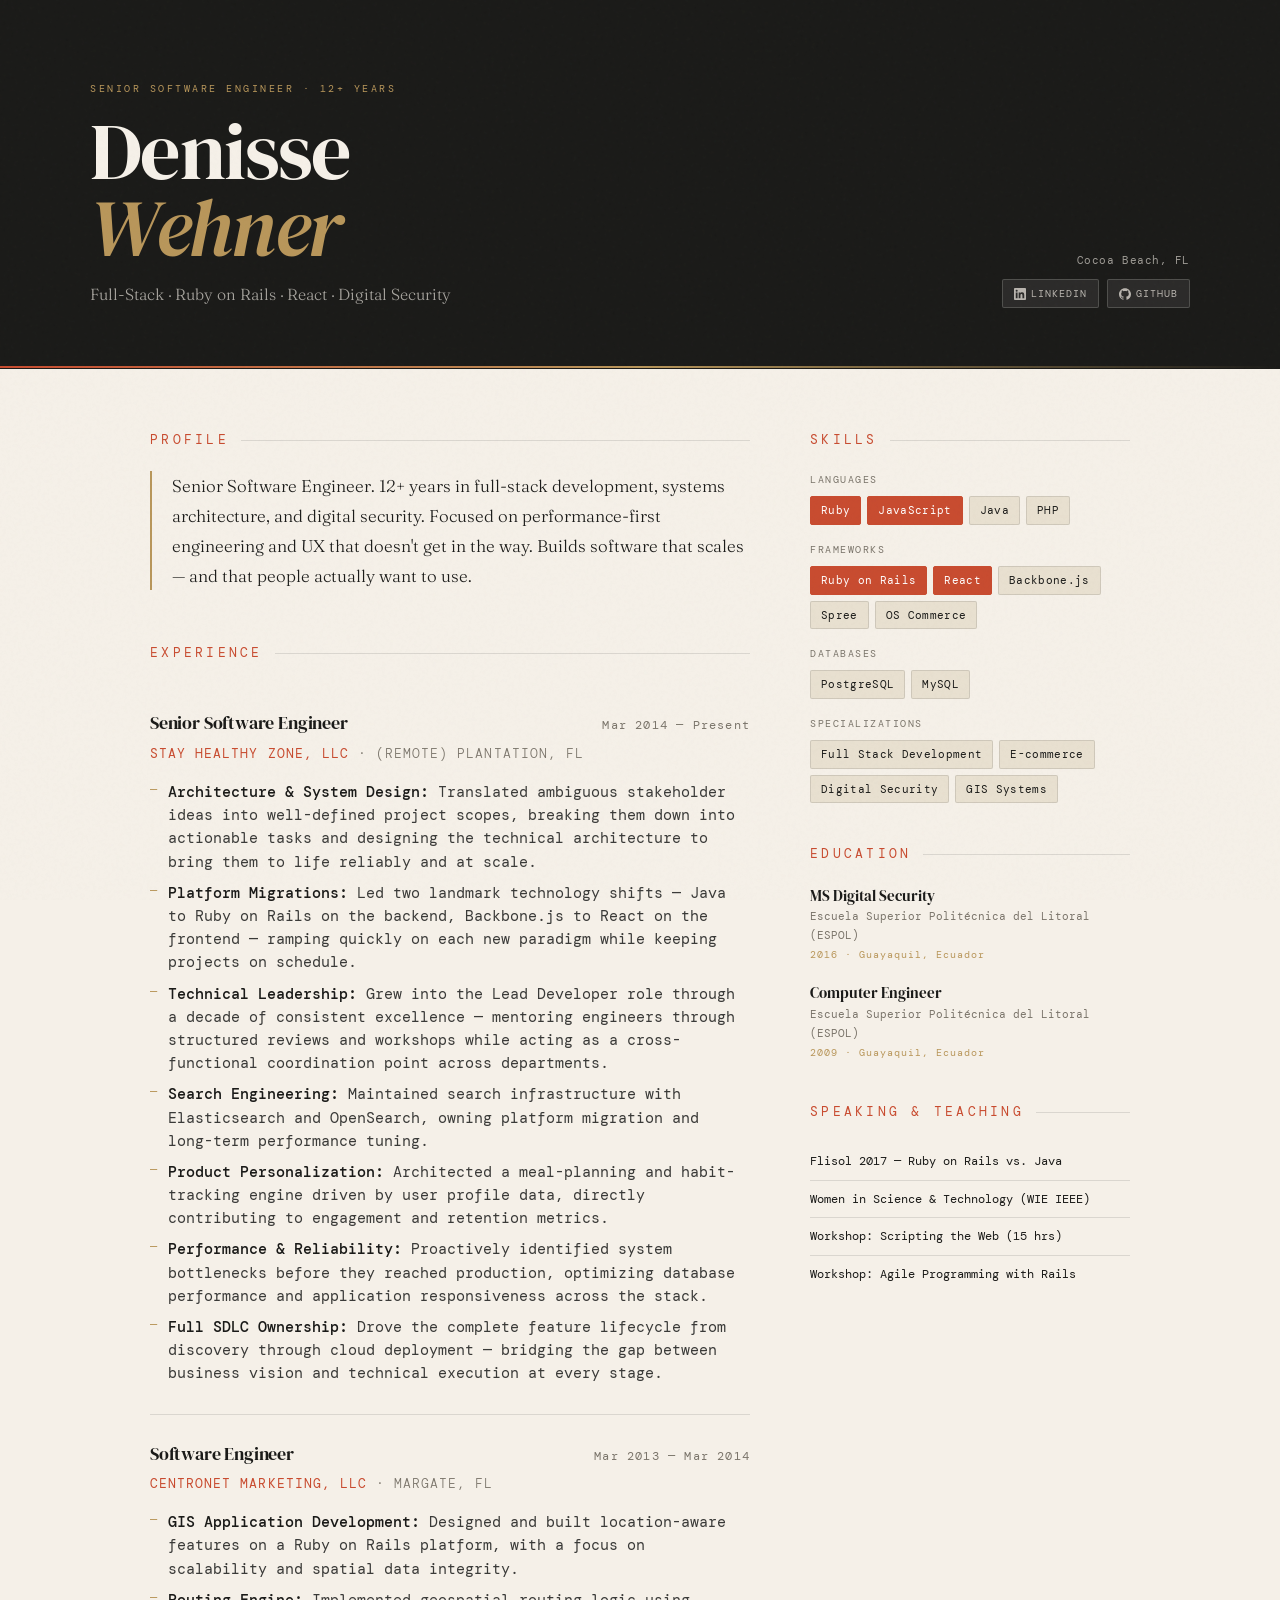
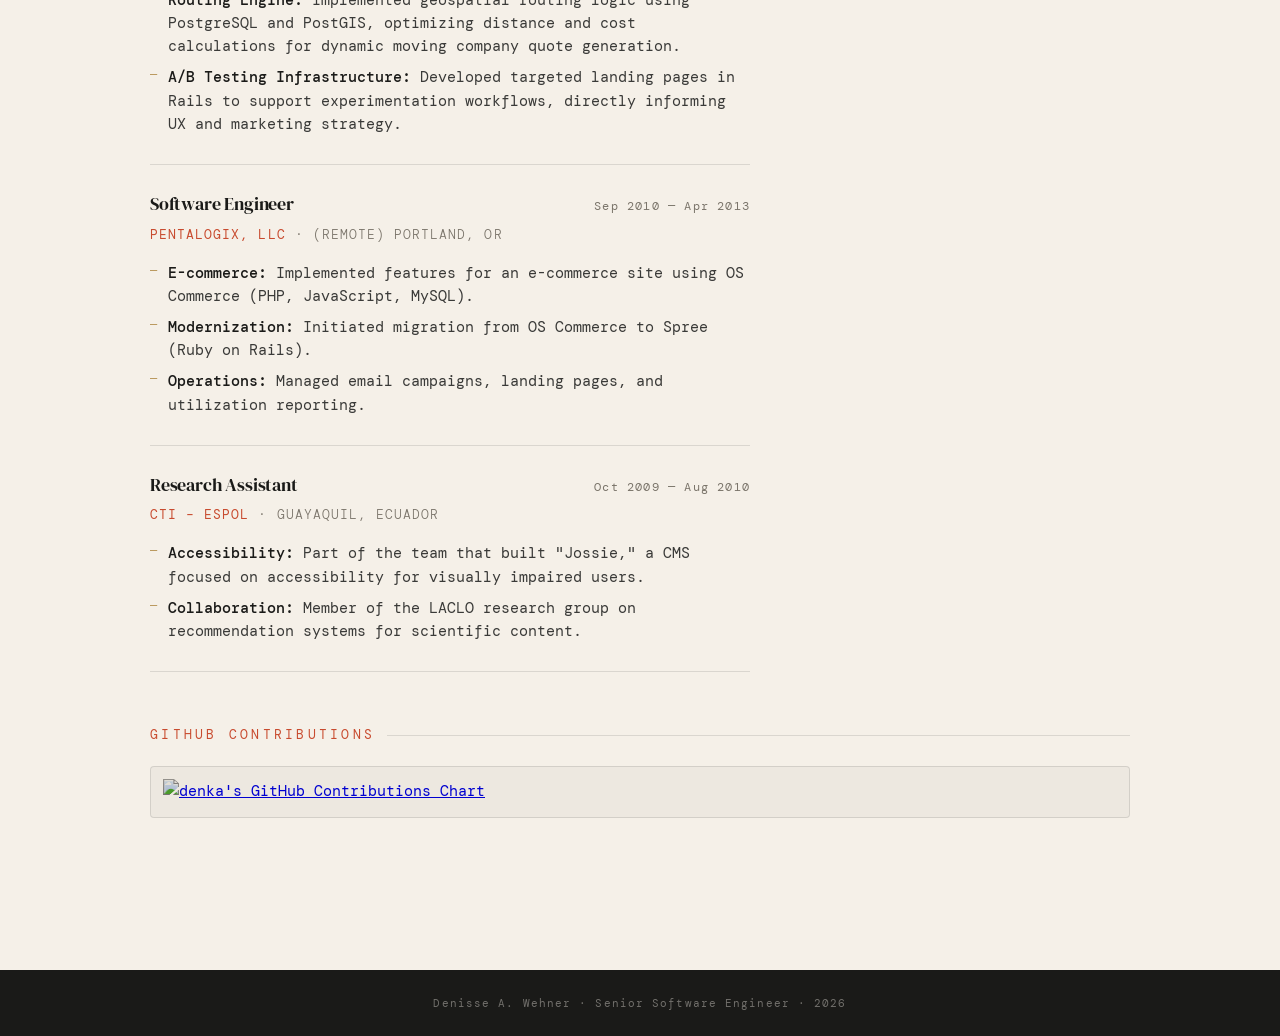
==== index.html @ 81786cdc "tweak" ====
<!DOCTYPE html>
<html lang="en">

<head>
  <meta charset="UTF-8" />
  <meta name="viewport" content="width=device-width, initial-scale=1.0" />
  <title>Denisse A. Wehner — Senior Software Engineer</title>
  <link
    href="https://fonts.googleapis.com/css2?family=DM+Serif+Display:ital@0;1&family=DM+Mono:wght@300;400;500&family=Fraunces:ital,wght@0,300;0,400;1,300&display=swap"
    rel="stylesheet" />
  <link rel="stylesheet" href="style.css" />
</head>

<body>

  <header>
    <div class="header-grid">
      <div>
        <div class="header-label">Senior Software Engineer · 12+ Years</div>
        <h1>Denisse<br><em>Wehner</em></h1>
        <p class="header-subtitle">Full-Stack · Ruby on Rails · React · Digital Security</p>
      </div>
      <div class="contact-block">
        <span>Cocoa Beach, FL</span>
        <div class="social-links">
          <a href="https://www.linkedin.com/in/denisse-cayetano/" target="_blank" rel="noopener">
            <svg width="12" height="12" viewBox="0 0 24 24" fill="currentColor">
              <path
                d="M20.447 20.452h-3.554v-5.569c0-1.328-.027-3.037-1.852-3.037-1.853 0-2.136 1.445-2.136 2.939v5.667H9.351V9h3.414v1.561h.046c.477-.9 1.637-1.85 3.37-1.85 3.601 0 4.267 2.37 4.267 5.455v6.286zM5.337 7.433a2.062 2.062 0 01-2.063-2.065 2.064 2.064 0 112.063 2.065zm1.782 13.019H3.555V9h3.564v11.452zM22.225 0H1.771C.792 0 0 .774 0 1.729v20.542C0 23.227.792 24 1.771 24h20.451C23.2 24 24 23.227 24 22.271V1.729C24 .774 23.2 0 22.222 0h.003z" />
            </svg>
            LinkedIn
          </a>
          <a href="https://github.com/" target="_blank" rel="noopener" id="gh-header-link">
            <svg width="12" height="12" viewBox="0 0 24 24" fill="currentColor">
              <path
                d="M12 .297c-6.63 0-12 5.373-12 12 0 5.303 3.438 9.8 8.205 11.385.6.113.82-.258.82-.577 0-.285-.01-1.04-.015-2.04-3.338.724-4.042-1.61-4.042-1.61C4.422 18.07 3.633 17.7 3.633 17.7c-1.087-.744.084-.729.084-.729 1.205.084 1.838 1.236 1.838 1.236 1.07 1.835 2.809 1.305 3.495.998.108-.776.417-1.305.76-1.605-2.665-.3-5.466-1.332-5.466-5.93 0-1.31.465-2.38 1.235-3.22-.135-.303-.54-1.523.105-3.176 0 0 1.005-.322 3.3 1.23.96-.267 1.98-.399 3-.405 1.02.006 2.04.138 3 .405 2.28-1.552 3.285-1.23 3.285-1.23.645 1.653.24 2.873.12 3.176.765.84 1.23 1.91 1.23 3.22 0 4.61-2.805 5.625-5.475 5.92.42.36.81 1.096.81 2.22 0 1.606-.015 2.896-.015 3.286 0 .315.21.69.825.57C20.565 22.092 24 17.592 24 12.297c0-6.627-5.373-12-12-12" />
            </svg>
            GitHub
          </a>
        </div>
      </div>
    </div>
  </header>

  <div class="main-wrap">
    <div class="two-col">
      <main>

        <section class="section">
          <div class="section-label">Profile</div>
          <p class="summary-text">
            Senior Software Engineer. 12+ years in full-stack development, systems architecture, and digital security.
            Focused on performance-first engineering and UX that doesn't get in the way.
            Builds software that scales — and that people actually want to use.
          </p>
        </section>

        <section class="section">
          <div class="section-label">Experience</div>

          <div class="job">
            <div class="job-header">
              <span class="job-title">Senior Software Engineer</span>
              <span class="job-period">Mar 2014 — Present</span>
            </div>
            <div class="job-company">Stay Healthy Zone, LLC <span class="job-location">· (Remote) Plantation, FL</span>
            </div>
            <ul class="job-bullets">
              <li><span class="bullet-lead">Architecture & System Design:</span> Translated ambiguous stakeholder ideas
                into well-defined project scopes, breaking them down into actionable tasks and designing the technical
                architecture to bring them to life reliably and at scale.</li>
              <li><span class="bullet-lead">Platform Migrations:</span> Led two landmark technology shifts — Java to
                Ruby on Rails on the backend, Backbone.js to React on the frontend — ramping quickly on each new
                paradigm while keeping projects on schedule.</li>
              <li><span class="bullet-lead">Technical Leadership:</span> Grew into the Lead Developer role through a
                decade of consistent excellence — mentoring engineers through structured reviews and workshops while
                acting as a cross-functional coordination point across departments.</li>
              <li><span class="bullet-lead">Search Engineering:</span> Maintained search infrastructure with
                Elasticsearch and OpenSearch, owning platform migration and long-term performance tuning.</li>
              <li><span class="bullet-lead">Product Personalization:</span> Architected a meal-planning and
                habit-tracking engine driven by user profile data, directly contributing to engagement and retention
                metrics.</li>
              <li><span class="bullet-lead">Performance & Reliability:</span> Proactively identified system bottlenecks
                before they reached production, optimizing database performance and application responsiveness across
                the stack.</li>
              <li><span class="bullet-lead">Full SDLC Ownership:</span> Drove the complete feature lifecycle from
                discovery through cloud deployment — bridging the gap between business vision and technical execution at
                every stage.</li>
            </ul>
          </div>

          <div class="job">
            <div class="job-header">
              <span class="job-title">Software Engineer</span>
              <span class="job-period">Mar 2013 — Mar 2014</span>
            </div>
            <div class="job-company">Centronet Marketing, LLC <span class="job-location">· Margate, FL</span></div>
            <ul class="job-bullets">
              <li><span class="bullet-lead">GIS Application Development:</span> Designed and built location-aware
                features on a Ruby on Rails platform, with a focus on scalability and spatial data integrity.</li>
              <li><span class="bullet-lead">Routing Engine:</span> Implemented geospatial routing logic using PostgreSQL
                and PostGIS, optimizing distance and cost calculations for dynamic moving company quote generation.</li>
              <li><span class="bullet-lead">A/B Testing Infrastructure:</span> Developed targeted landing pages in Rails
                to support experimentation workflows, directly informing UX and marketing strategy.</li>
            </ul>
          </div>

          <div class="job">
            <div class="job-header">
              <span class="job-title">Software Engineer</span>
              <span class="job-period">Sep 2010 — Apr 2013</span>
            </div>
            <div class="job-company">Pentalogix, LLC <span class="job-location">· (Remote) Portland, OR</span></div>
            <ul class="job-bullets">
              <li><span class="bullet-lead">E-commerce:</span> Implemented features for an e-commerce site using OS
                Commerce (PHP, JavaScript, MySQL).</li>
              <li><span class="bullet-lead">Modernization:</span> Initiated migration from OS Commerce to Spree (Ruby on
                Rails).</li>
              <li><span class="bullet-lead">Operations:</span> Managed email campaigns, landing pages, and utilization
                reporting.</li>
            </ul>
          </div>

          <div class="job">
            <div class="job-header">
              <span class="job-title">Research Assistant</span>
              <span class="job-period">Oct 2009 — Aug 2010</span>
            </div>
            <div class="job-company">CTI – ESPOL <span class="job-location">· Guayaquil, Ecuador</span></div>
            <ul class="job-bullets">
              <li><span class="bullet-lead">Accessibility:</span> Part of the team that built "Jossie," a CMS focused on
                accessibility for visually impaired users.</li>
              <li><span class="bullet-lead">Collaboration:</span> Member of the LACLO research group on recommendation
                systems for scientific content.</li>
            </ul>
          </div>

        </section>
      </main>

      <aside class="sidebar">

        <section class="section">
          <div class="section-label">Skills</div>

          <div class="skill-group">
            <div class="skill-group-name">Languages</div>
            <div class="skill-tags">
              <span class="tag highlight">Ruby</span>
              <span class="tag highlight">JavaScript</span>
              <span class="tag">Java</span>
              <span class="tag">PHP</span>
            </div>
          </div>

          <div class="skill-group">
            <div class="skill-group-name">Frameworks</div>
            <div class="skill-tags">
              <span class="tag highlight">Ruby on Rails</span>
              <span class="tag highlight">React</span>
              <span class="tag">Backbone.js</span>
              <span class="tag">Spree</span>
              <span class="tag">OS Commerce</span>
            </div>
          </div>

          <div class="skill-group">
            <div class="skill-group-name">Databases</div>
            <div class="skill-tags">
              <span class="tag">PostgreSQL</span>
              <span class="tag">MySQL</span>
            </div>
          </div>

          <div class="skill-group">
            <div class="skill-group-name">Specializations</div>
            <div class="skill-tags">
              <span class="tag">Full Stack Development</span>
              <span class="tag">E-commerce</span>
              <span class="tag">Digital Security</span>
              <span class="tag">GIS Systems</span>
            </div>
          </div>
        </section>

        <section class="section">
          <div class="section-label">Education</div>

          <div class="edu-item">
            <div class="edu-degree">MS Digital Security</div>
            <div class="edu-school">Escuela Superior Politécnica del Litoral (ESPOL)</div>
            <div class="edu-year">2016 · Guayaquil, Ecuador</div>
          </div>

          <div class="edu-item">
            <div class="edu-degree">Computer Engineer</div>
            <div class="edu-school">Escuela Superior Politécnica del Litoral (ESPOL)</div>
            <div class="edu-year">2009 · Guayaquil, Ecuador</div>
          </div>
        </section>

        <section class="section">
          <div class="section-label">Speaking &amp; Teaching</div>

          <div class="speak-item">Flisol 2017 — Ruby on Rails vs. Java</div>
          <div class="speak-item">Women in Science &amp; Technology (WIE IEEE)</div>
          <div class="speak-item">Workshop: Scripting the Web (15 hrs)</div>
          <div class="speak-item">Workshop: Agile Programming with Rails</div>
        </section>

      </aside>
    </div>
    <section class="section">
      <div class="section-label">Github Contributions</div>
      <div class="contributions-container">
        <a href="https://github.com/denka" target="_blank" rel="noopener">
          <img src="https://ghchart.rshah.org/c84b2f/denka" alt="denka's GitHub Contributions Chart" />
        </a>
      </div>
    </section>
  </div>

  <footer>Denisse A. Wehner · Senior Software Engineer · 2026</footer>

  <script>
    const jobs = document.querySelectorAll('.job');
    const observer = new IntersectionObserver((entries) => {
      entries.forEach((entry, i) => {
        if (entry.isIntersecting) {
          setTimeout(() => entry.target.classList.add('visible'), i * 80);
          observer.unobserve(entry.target);
        }
      });
    }, { threshold: 0.1 });

    jobs.forEach(job => observer.observe(job));

    async function fetchGitHubActivity() {
      const container = document.getElementById('github-activity');
      const username = 'denka';

      try {
        const response = await fetch(`https://api.github.com/users/${username}/events/public`);
        if (!response.ok) throw new Error('Failed to fetch activity');

        const data = await response.json();
        const events = data.slice(0, 5);

        if (events.length === 0) {
          container.innerHTML = '<div class="empty-state">No recent activity</div>';
          return;
        }

        container.innerHTML = '';
        events.forEach(event => {
          const item = document.createElement('div');
          item.className = 'activity-item';

          let action = '';
          const repoName = event.repo.name.replace(`${username}/`, '');

          switch (event.type) {
            case 'PushEvent':
              action = `Pushed to <span class="activity-repo">${repoName}</span>`;
              break;
            case 'CreateEvent':
              action = `Created ${event.payload.ref_type} in <span class="activity-repo">${repoName}</span>`;
              break;
            case 'WatchEvent':
              action = `Starred <span class="activity-repo">${repoName}</span>`;
              break;
            case 'PullRequestEvent':
              action = `${event.payload.action === 'opened' ? 'Opened' : 'Closed'} PR in <span class="activity-repo">${repoName}</span>`;
              break;
            default:
              action = `Activity in <span class="activity-repo">${repoName}</span>`;
          }

          const date = new Date(event.created_at);
          const formattedDate = date.toLocaleDateString(undefined, { month: 'short', day: 'numeric' });

          item.innerHTML = `
            <div class="activity-title">${action}</div>
            <div class="activity-date">${formattedDate}</div>
          `;
          container.appendChild(item);
        });
      } catch (error) {
        console.error('Error fetching GitHub activity:', error);
        container.innerHTML = '<div class="error-state">Activity feed unavailable</div>';
      }
    }

    fetchGitHubActivity();
  </script>
</body>

</html>
---- style.css ----
*,
*::before,
*::after {
  box-sizing: border-box;
  margin: 0;
  padding: 0;
}

:root {
  --ink: #1a1a18;
  --cream: #f5f0e8;
  --warm: #e8e0d0;
  --accent: #c84b2f;
  --gold: #b8965a;
  --muted: #7a746a;
  --line: rgba(26, 26, 24, 0.12);
}

html {
  scroll-behavior: smooth;
}

body {
  background: var(--cream);
  color: var(--ink);
  font-family: 'DM Mono', monospace;
  font-size: 15px;
  line-height: 1.7;
  min-height: 100vh;
  overflow-x: hidden;
}

/* Grain overlay */
body::before {
  content: '';
  position: fixed;
  inset: 0;
  background-image: url("data:image/svg+xml,%3Csvg viewBox='0 0 256 256' xmlns='http://www.w3.org/2000/svg'%3E%3Cfilter id='noise'%3E%3CfeTurbulence type='fractalNoise' baseFrequency='0.9' numOctaves='4' stitchTiles='stitch'/%3E%3C/filter%3E%3Crect width='100%25' height='100%25' filter='url(%23noise)' opacity='0.04'/%3E%3C/svg%3E");
  pointer-events: none;
  z-index: 1000;
  opacity: 0.5;
}

/* ── HEADER ── */
header {
  position: relative;
  padding: 80px 60px 60px;
  border-bottom: 1px solid var(--line);
  overflow: hidden;
  background: var(--ink);
  color: var(--cream);
}

header::after {
  content: '';
  position: absolute;
  bottom: -1px;
  left: 0;
  right: 0;
  height: 3px;
  background: linear-gradient(90deg, var(--accent) 0%, var(--gold) 50%, transparent 100%);
}

.header-grid {
  display: grid;
  grid-template-columns: 1fr auto;
  gap: 40px;
  align-items: end;
  max-width: 1100px;
  margin: 0 auto;
}

.header-label {
  font-family: 'DM Mono', monospace;
  font-size: 10px;
  letter-spacing: 0.25em;
  text-transform: uppercase;
  color: var(--gold);
  margin-bottom: 16px;
  opacity: 0;
  animation: fadeUp 0.6s ease forwards 0.1s;
}

h1 {
  font-family: 'DM Serif Display', serif;
  font-size: clamp(42px, 7vw, 80px);
  font-weight: 400;
  line-height: 0.95;
  letter-spacing: -0.02em;
  color: var(--cream);
  opacity: 0;
  animation: fadeUp 0.7s ease forwards 0.2s;
}

h1 em {
  font-style: italic;
  color: var(--gold);
}

.header-subtitle {
  font-family: 'Fraunces', serif;
  font-size: 16px;
  font-weight: 300;
  color: rgba(245, 240, 232, 0.65);
  margin-top: 16px;
  opacity: 0;
  animation: fadeUp 0.7s ease forwards 0.35s;
}

.contact-block {
  text-align: right;
  opacity: 0;
  animation: fadeUp 0.7s ease forwards 0.4s;
}

.contact-block a,
.contact-block span {
  display: block;
  font-size: 11px;
  color: rgba(245, 240, 232, 0.6);
  text-decoration: none;
  letter-spacing: 0.05em;
  margin-bottom: 4px;
  transition: color 0.2s;
}

.contact-block a:hover {
  color: var(--gold);
}

/* ── LAYOUT ── */
.main-wrap {
  max-width: 1100px;
  margin: 0 auto;
  padding: 0 60px 100px;
}

.two-col {
  display: grid;
  grid-template-columns: 1fr 320px;
  gap: 60px;
  margin-top: 60px;
}

/* ── SECTIONS ── */
.section {
  margin-bottom: 52px;
}

.section-label {
  font-size: 13px;
  letter-spacing: 0.25em;
  text-transform: uppercase;
  color: var(--accent);
  margin-bottom: 20px;
  display: flex;
  align-items: center;
  gap: 12px;
}

.section-label::after {
  content: '';
  flex: 1;
  height: 1px;
  background: var(--line);
}

/* ── SUMMARY ── */
.summary-text {
  font-family: 'Fraunces', serif;
  font-size: 17px;
  font-weight: 300;
  line-height: 1.75;
  color: var(--ink);
  border-left: 2px solid var(--gold);
  padding-left: 20px;
}

/* ── EXPERIENCE ── */
.job {
  padding: 24px 0;
  border-bottom: 1px solid var(--line);
  opacity: 0;
  transform: translateY(16px);
  transition: opacity 0.5s ease, transform 0.5s ease;
}

.job.visible {
  opacity: 1;
  transform: translateY(0);
}

.job-header {
  display: flex;
  justify-content: space-between;
  align-items: baseline;
  gap: 16px;
  flex-wrap: wrap;
  margin-bottom: 4px;
}

.job-title {
  font-family: 'DM Serif Display', serif;
  font-size: 18px;
  font-weight: 400;
  letter-spacing: -0.01em;
}

.job-period {
  font-size: 12px;
  letter-spacing: 0.1em;
  color: var(--muted);
  white-space: nowrap;
}

.job-company {
  font-size: 13px;
  color: var(--accent);
  letter-spacing: 0.08em;
  text-transform: uppercase;
  margin-bottom: 12px;
}

.job-location {
  color: var(--muted);
  font-weight: 300;
}

.job-bullets {
  list-style: none;
  padding: 0;
}

.job-bullets li {
  padding: 4px 0 4px 18px;
  position: relative;
  color: #3a3a38;
  font-size: 14.5px;
  line-height: 1.6;
}

.job-bullets li::before {
  content: '—';
  position: absolute;
  left: 0;
  color: var(--gold);
  font-size: 12px;
}

.bullet-lead {
  font-weight: 500;
  color: var(--ink);
}

.social-links {
  display: flex;
  gap: 8px;
  justify-content: flex-end;
  margin-top: 10px;
  flex-wrap: wrap;
}

.social-links a {
  display: inline-flex !important;
  align-items: center;
  gap: 5px;
  background: rgba(245, 240, 232, 0.08);
  border: 1px solid rgba(245, 240, 232, 0.18);
  padding: 5px 11px;
  border-radius: 2px;
  font-size: 10px !important;
  letter-spacing: 0.1em;
  text-transform: uppercase;
  color: rgba(245, 240, 232, 0.7) !important;
  transition: all 0.2s !important;
  margin-bottom: 0 !important;
  text-decoration: none;
}

.social-links a:hover {
  background: rgba(184, 150, 90, 0.2) !important;
  border-color: var(--gold) !important;
  color: var(--gold) !important;
}

/* ── SIDEBAR ── */
.sidebar .section {
  margin-bottom: 40px;
}

.skill-group {
  margin-bottom: 16px;
}

.skill-group-name {
  font-size: 10px;
  letter-spacing: 0.15em;
  text-transform: uppercase;
  color: var(--muted);
  margin-bottom: 8px;
}

.skill-tags {
  display: flex;
  flex-wrap: wrap;
  gap: 6px;
}

.tag {
  background: var(--warm);
  border: 1px solid var(--line);
  padding: 4px 10px;
  font-size: 11px;
  letter-spacing: 0.03em;
  border-radius: 2px;
  transition: background 0.2s, border-color 0.2s;
}

.tag:hover {
  background: var(--ink);
  color: var(--cream);
  border-color: var(--ink);
}

.tag.highlight {
  background: var(--accent);
  color: white;
  border-color: var(--accent);
}

/* ── EDUCATION ── */
.edu-item {
  margin-bottom: 20px;
}

.edu-degree {
  font-family: 'DM Serif Display', serif;
  font-size: 15px;
  font-weight: 400;
  line-height: 1.3;
}

.edu-school {
  font-size: 11px;
  color: var(--muted);
  margin-top: 2px;
}

.edu-year {
  font-size: 10px;
  color: var(--gold);
  margin-top: 2px;
  letter-spacing: 0.1em;
}

/* ── AWARDS ── */
.award-item {
  padding: 10px 0;
  border-bottom: 1px solid var(--line);
  font-size: 12px;
}

.award-item:last-child {
  border-bottom: none;
}

.award-title {
  font-weight: 500;
  color: var(--ink);
}

.award-detail {
  font-size: 11px;
  color: var(--muted);
  margin-top: 2px;
}

/* ── SPEAKING ── */
.speak-item {
  font-size: 12px;
  padding: 8px 0;
  border-bottom: 1px solid var(--line);
}

.speak-item:last-child {
  border-bottom: none;
}

/* ── FOOTER ── */
footer {
  background: var(--ink);
  color: rgba(245, 240, 232, 0.4);
  text-align: center;
  padding: 24px;
  font-size: 11px;
  letter-spacing: 0.1em;
}

/* ── ANIMATIONS ── */
@keyframes fadeUp {
  from {
    opacity: 0;
    transform: translateY(20px);
  }

  to {
    opacity: 1;
    transform: translateY(0);
  }
}

/* ── RESPONSIVE ── */
@media (max-width: 800px) {
  header {
    padding: 50px 24px 40px;
  }

  .header-grid {
    grid-template-columns: 1fr;
  }

  .contact-block {
    text-align: left;
  }

  .main-wrap {
    padding: 0 24px 80px;
  }

  .two-col {
    grid-template-columns: 1fr;
    gap: 0;
  }
}

/* ── ACTIVITY FEED ── */
.activity-feed {
  display: flex;
  flex-direction: column;
  margin-top: 12px;
}

.activity-item {
  padding: 10px 0;
  border-bottom: 1px solid var(--line);
  display: flex;
  justify-content: space-between;
  align-items: flex-start;
  gap: 16px;
}

.activity-item:last-child {
  border-bottom: none;
}

.activity-title {
  font-size: 12px;
  color: var(--ink);
  line-height: 1.5;
  flex: 1;
}

.activity-repo {
  color: var(--accent);
  font-weight: 500;
}

.activity-date {
  font-size: 10px;
  color: var(--muted);
  white-space: nowrap;
  margin-top: 3px;
}

.loading-state,
.empty-state,
.error-state {
  font-size: 11px;
  color: var(--muted);
  font-style: italic;
  padding: 8px 0;
}

/* ── CONTRIBUTIONS GRAPH ── */
.contributions-container {
  margin-top: 12px;
  background: rgba(26, 26, 24, 0.03);
  padding: 12px;
  border-radius: 4px;
  border: 1px solid var(--line);
  overflow: hidden;
}

.contributions-container img {
  display: block;
  width: 100%;
  height: auto;
  filter: contrast(1.1) brightness(0.95);
  mix-blend-mode: multiply;
}

.form-container {
  max-width: 650px;
  margin: 60px auto 0;
  background: rgba(245, 240, 232, 0.4);
  backdrop-filter: blur(12px);
  -webkit-backdrop-filter: blur(12px);
  border: 1px solid rgba(26, 26, 24, 0.05);
  padding: 40px;
  border-radius: 12px;
  box-shadow: 0 20px 40px rgba(0, 0, 0, 0.03);
}

.contact-form {
  display: flex;
  flex-direction: column;
  gap: 32px;
}

.form-group {
  display: flex;
  flex-direction: column;
  gap: 12px;
}

.form-group label {
  font-size: 11px;
  letter-spacing: 0.15em;
  text-transform: uppercase;
  color: var(--muted);
  font-weight: 500;
}

.form-group input,
.form-group textarea {
  background: white;
  border: 1.5px solid var(--line);
  padding: 16px;
  font-family: 'DM Mono', monospace;
  font-size: 14px;
  color: var(--ink);
  border-radius: 6px;
  transition: all 0.3s cubic-bezier(0.4, 0, 0.2, 1);
  box-shadow: inset 0 2px 4px rgba(0, 0, 0, 0.01);
}

.form-group input:focus,
.form-group textarea:focus {
  outline: none;
  border-color: var(--accent);
  box-shadow: 0 0 0 4px rgba(200, 75, 47, 0.1);
  transform: translateY(-1px);
}

.recaptcha-wrapper {
  display: flex;
  justify-content: center;
  padding: 10px 0;
}

.submit-btn {
  background: var(--ink);
  color: var(--cream);
  border: none;
  padding: 20px;
  font-family: 'DM Mono', monospace;
  font-size: 12px;
  letter-spacing: 0.25em;
  text-transform: uppercase;
  cursor: pointer;
  transition: all 0.4s cubic-bezier(0.175, 0.885, 0.32, 1.275);
  border-radius: 6px;
  font-weight: 500;
  position: relative;
  overflow: hidden;
}

.submit-btn::before {
  content: '';
  position: absolute;
  top: 0;
  left: -100%;
  width: 100%;
  height: 100%;
  background: linear-gradient(90deg, transparent, rgba(255, 255, 255, 0.1), transparent);
  transition: 0.5s;
}

.submit-btn:hover {
  background: var(--accent);
  transform: translateY(-3px);
  box-shadow: 0 10px 20px rgba(200, 75, 47, 0.3);
}

.submit-btn:hover::before {
  left: 100%;
}

.submit-btn:active {
  transform: translateY(-1px);
}

.submit-btn:disabled {
  opacity: 0.5;
  cursor: not-allowed;
  transform: none !important;
  box-shadow: none !important;
}

.form-status {
  font-size: 12px;
  text-align: center;
  padding: 14px;
  border-radius: 6px;
  animation: fadeIn 0.3s ease;
}

@keyframes fadeIn {
  from {
    opacity: 0;
    transform: translateY(5px);
  }

  to {
    opacity: 1;
    transform: translateY(0);
  }
}

.form-status.error {
  color: var(--accent);
  background: rgba(200, 75, 47, 0.08);
  border: 1px solid rgba(200, 75, 47, 0.2);
}

.form-status.success {
  color: #1b4332;
  background: rgba(45, 106, 79, 0.1);
  border: 1px solid rgba(45, 106, 79, 0.2);
}

@media (max-width: 800px) {
  .form-container {
    margin: 40px 20px;
    padding: 30px 20px;
  }
}
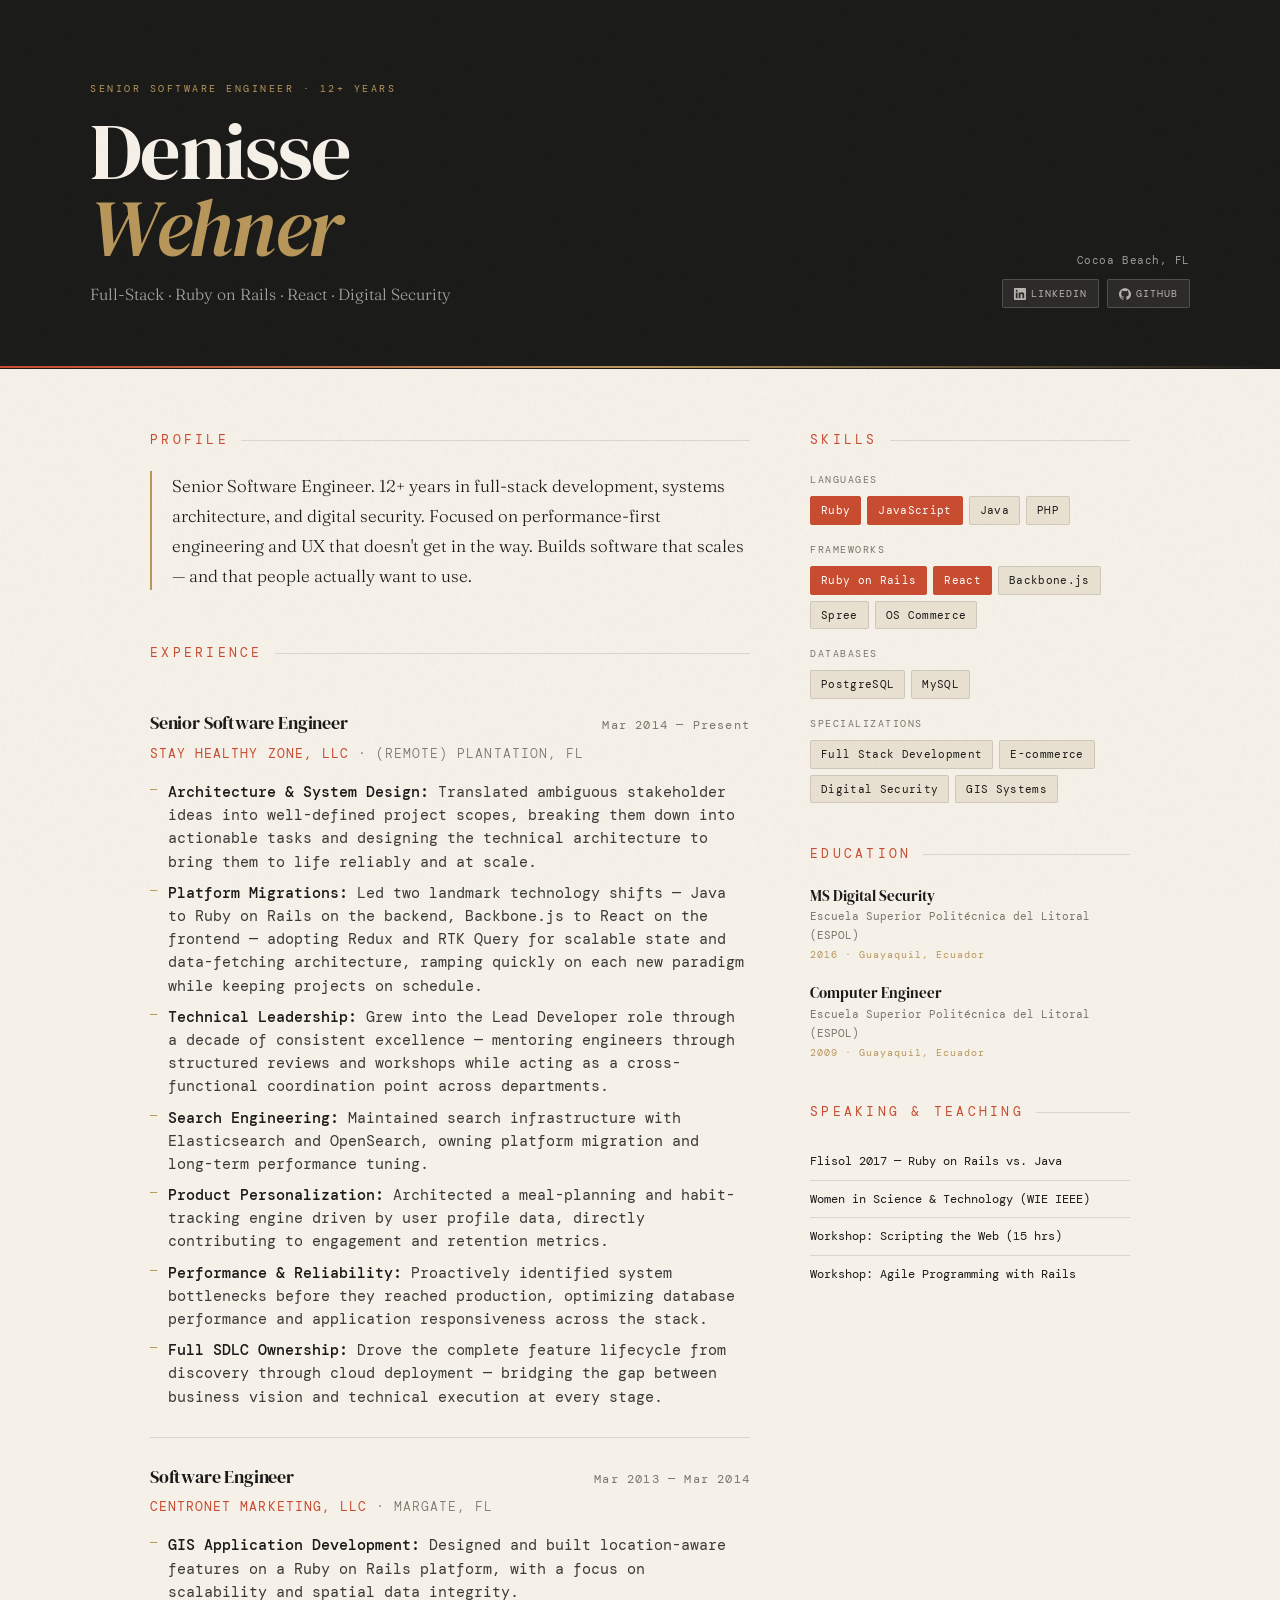
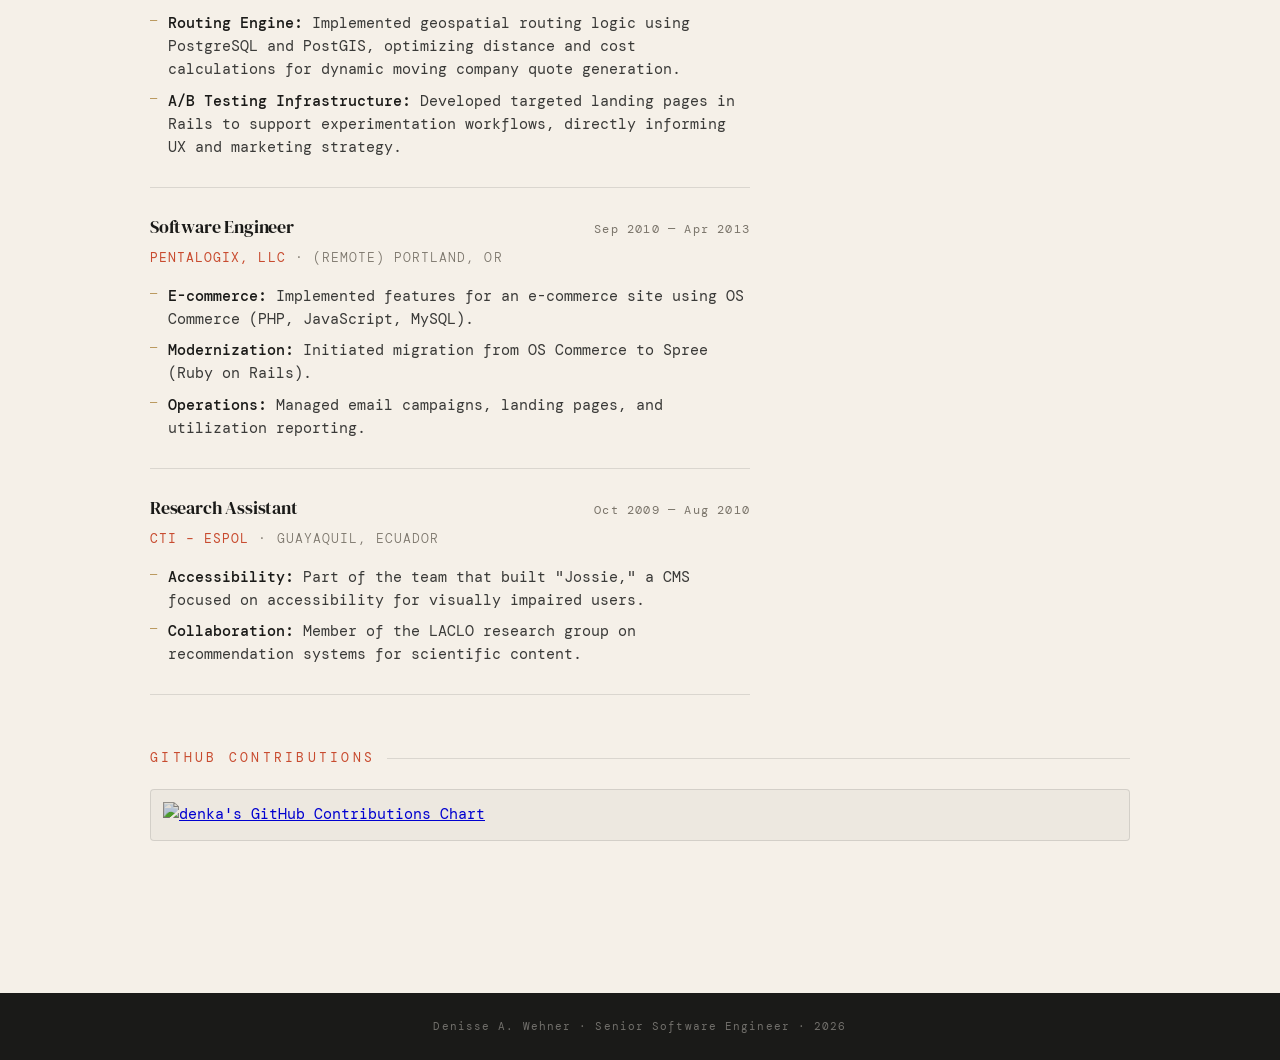
==== commit b98f99bf: "add more details" ====
--- a/index.html
+++ b/index.html
@@ -70,8 +70,9 @@
                 into well-defined project scopes, breaking them down into actionable tasks and designing the technical
                 architecture to bring them to life reliably and at scale.</li>
               <li><span class="bullet-lead">Platform Migrations:</span> Led two landmark technology shifts — Java to
-                Ruby on Rails on the backend, Backbone.js to React on the frontend — ramping quickly on each new
-                paradigm while keeping projects on schedule.</li>
+                Ruby on Rails on the backend, Backbone.js to React on the frontend — adopting Redux and RTK Query for
+                scalable state and data-fetching architecture, ramping quickly on each new paradigm while keeping
+                projects on schedule.</li>
               <li><span class="bullet-lead">Technical Leadership:</span> Grew into the Lead Developer role through a
                 decade of consistent excellence — mentoring engineers through structured reviews and workshops while
                 acting as a cross-functional coordination point across departments.</li>
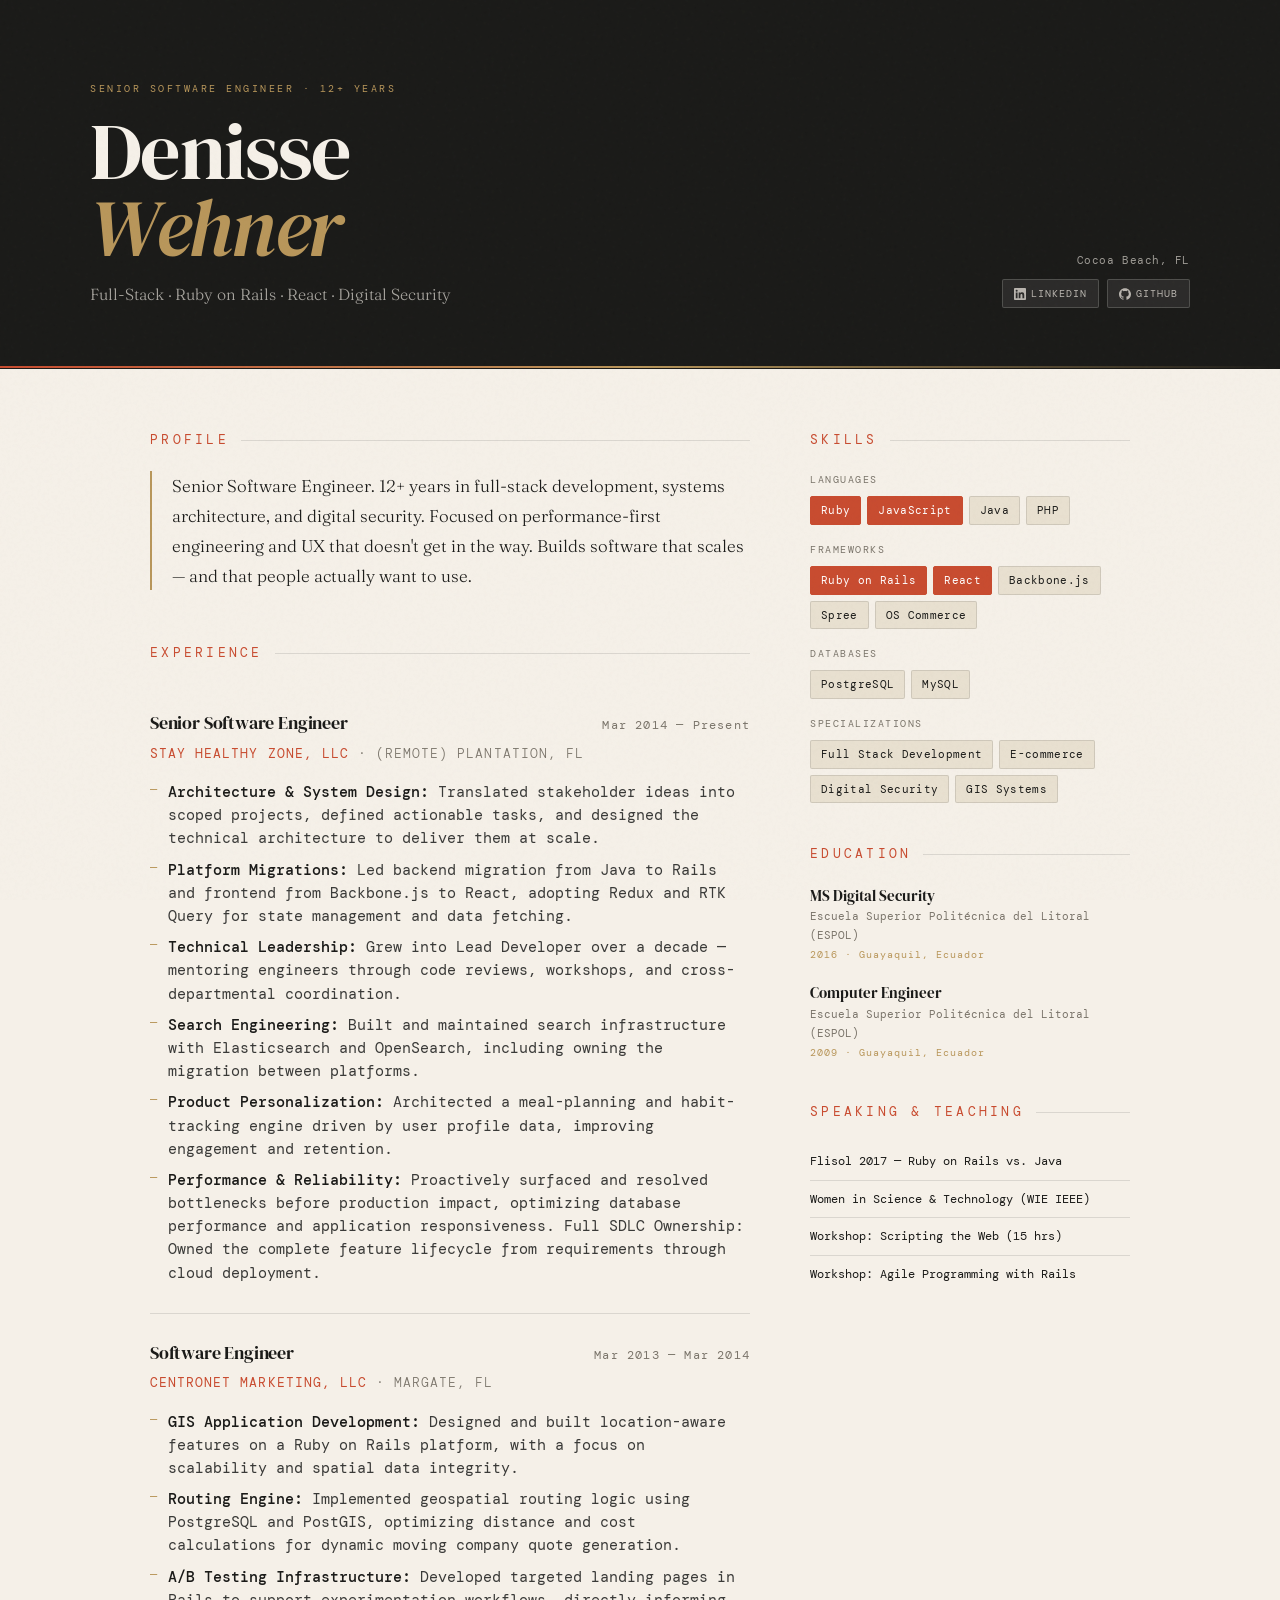
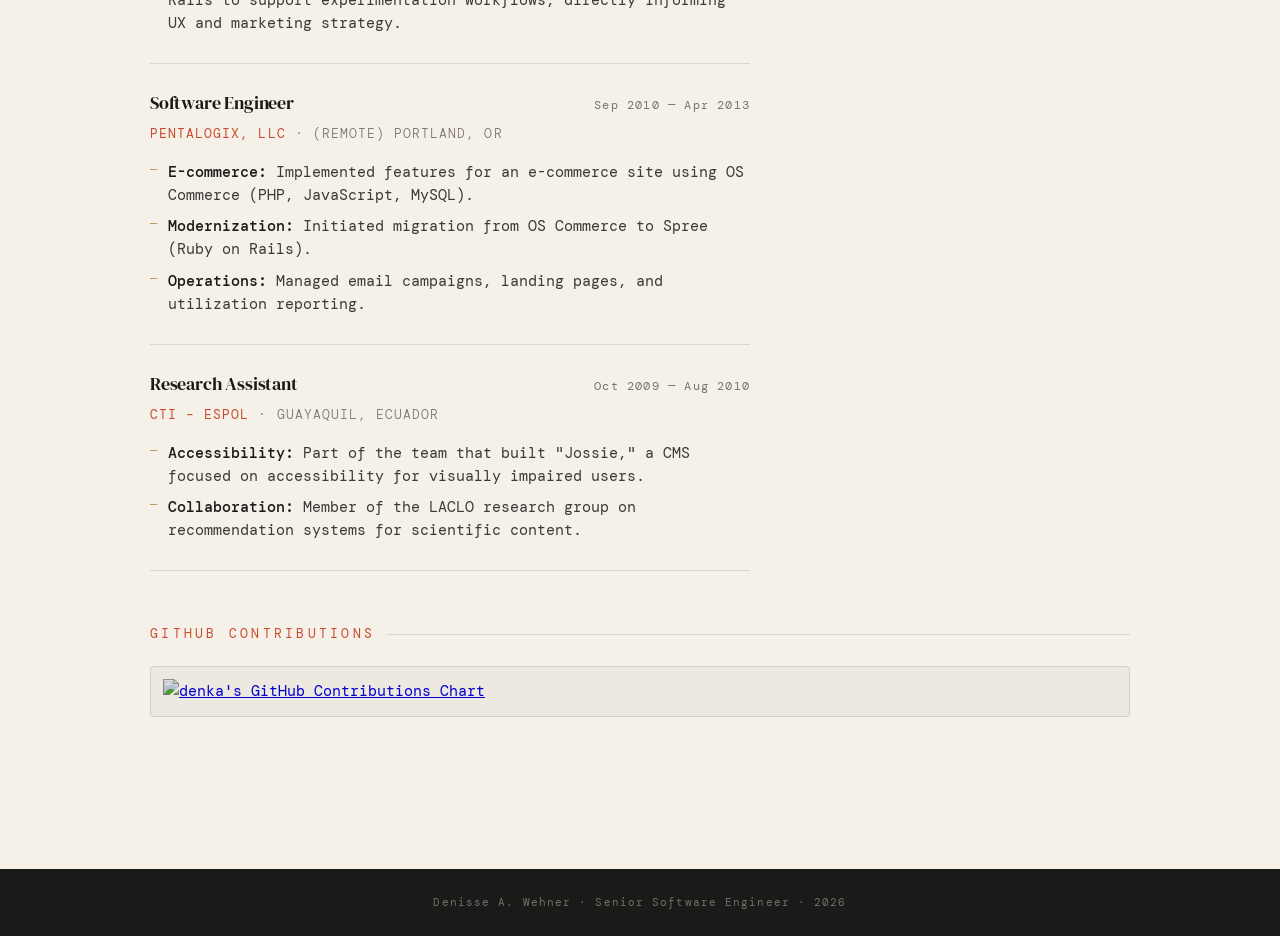
==== commit 7f4b769a: "more clenaup" ====
--- a/index.html
+++ b/index.html
@@ -66,27 +66,22 @@
             <div class="job-company">Stay Healthy Zone, LLC <span class="job-location">· (Remote) Plantation, FL</span>
             </div>
             <ul class="job-bullets">
-              <li><span class="bullet-lead">Architecture & System Design:</span> Translated ambiguous stakeholder ideas
-                into well-defined project scopes, breaking them down into actionable tasks and designing the technical
-                architecture to bring them to life reliably and at scale.</li>
-              <li><span class="bullet-lead">Platform Migrations:</span> Led two landmark technology shifts — Java to
-                Ruby on Rails on the backend, Backbone.js to React on the frontend — adopting Redux and RTK Query for
-                scalable state and data-fetching architecture, ramping quickly on each new paradigm while keeping
-                projects on schedule.</li>
-              <li><span class="bullet-lead">Technical Leadership:</span> Grew into the Lead Developer role through a
-                decade of consistent excellence — mentoring engineers through structured reviews and workshops while
-                acting as a cross-functional coordination point across departments.</li>
-              <li><span class="bullet-lead">Search Engineering:</span> Maintained search infrastructure with
-                Elasticsearch and OpenSearch, owning platform migration and long-term performance tuning.</li>
+              <li><span class="bullet-lead">Architecture & System Design:</span> Translated stakeholder ideas into
+                scoped projects, defined actionable tasks, and designed the technical architecture to deliver them at
+                scale.</li>
+              <li><span class="bullet-lead">Platform Migrations:</span> Led backend migration from Java to Rails and
+                frontend from Backbone.js to React, adopting Redux and RTK Query for state management and data fetching.
+              </li>
+              <li><span class="bullet-lead">Technical Leadership:</span> Grew into Lead Developer over a decade —
+                mentoring engineers through code reviews, workshops, and cross-departmental coordination.</li>
+              <li><span class="bullet-lead">Search Engineering:</span> Built and maintained search infrastructure with
+                Elasticsearch and OpenSearch, including owning the migration between platforms.</li>
               <li><span class="bullet-lead">Product Personalization:</span> Architected a meal-planning and
-                habit-tracking engine driven by user profile data, directly contributing to engagement and retention
-                metrics.</li>
-              <li><span class="bullet-lead">Performance & Reliability:</span> Proactively identified system bottlenecks
-                before they reached production, optimizing database performance and application responsiveness across
-                the stack.</li>
-              <li><span class="bullet-lead">Full SDLC Ownership:</span> Drove the complete feature lifecycle from
-                discovery through cloud deployment — bridging the gap between business vision and technical execution at
-                every stage.</li>
+                habit-tracking engine driven by user profile data, improving engagement and retention.</li>
+              <li><span class="bullet-lead">Performance & Reliability:</span> Proactively surfaced and resolved
+                bottlenecks before production impact, optimizing database performance and application responsiveness.
+                Full SDLC Ownership: Owned the complete feature lifecycle from requirements through cloud deployment.
+              </li>
             </ul>
           </div>
 
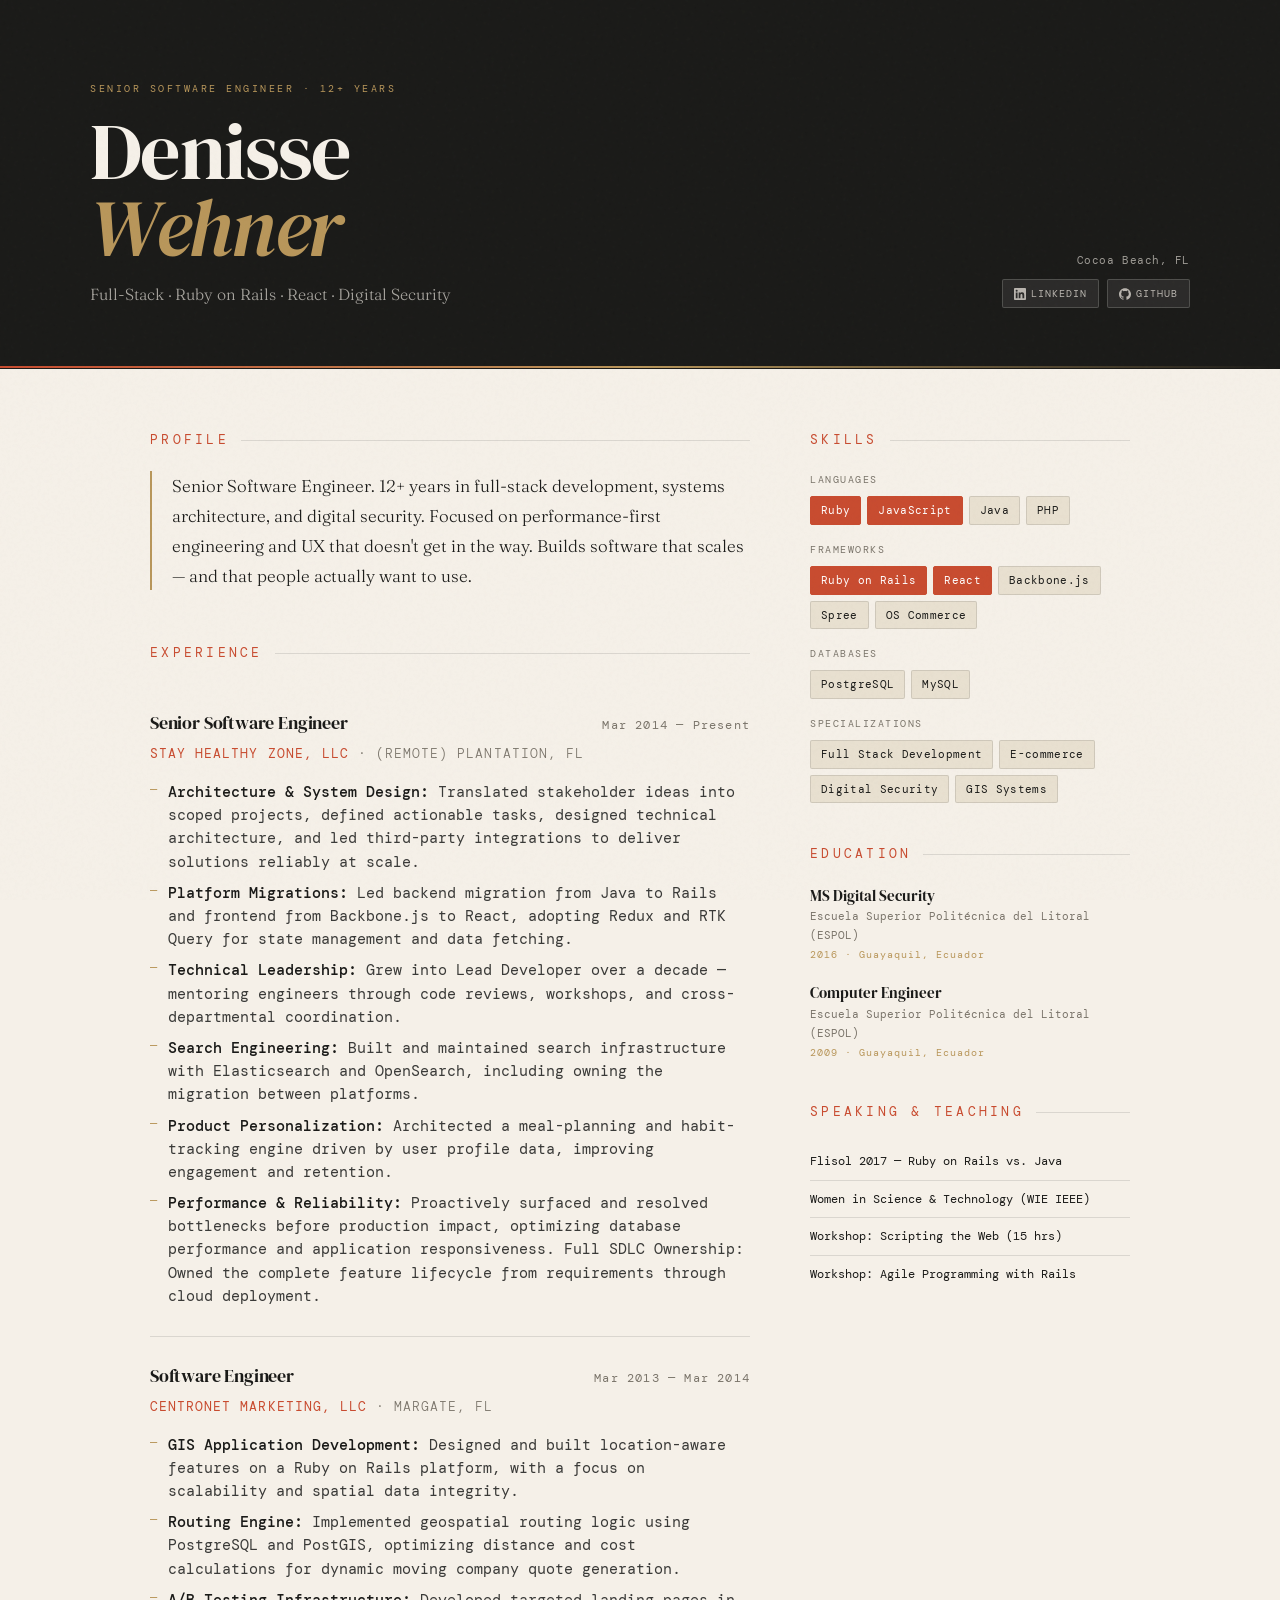
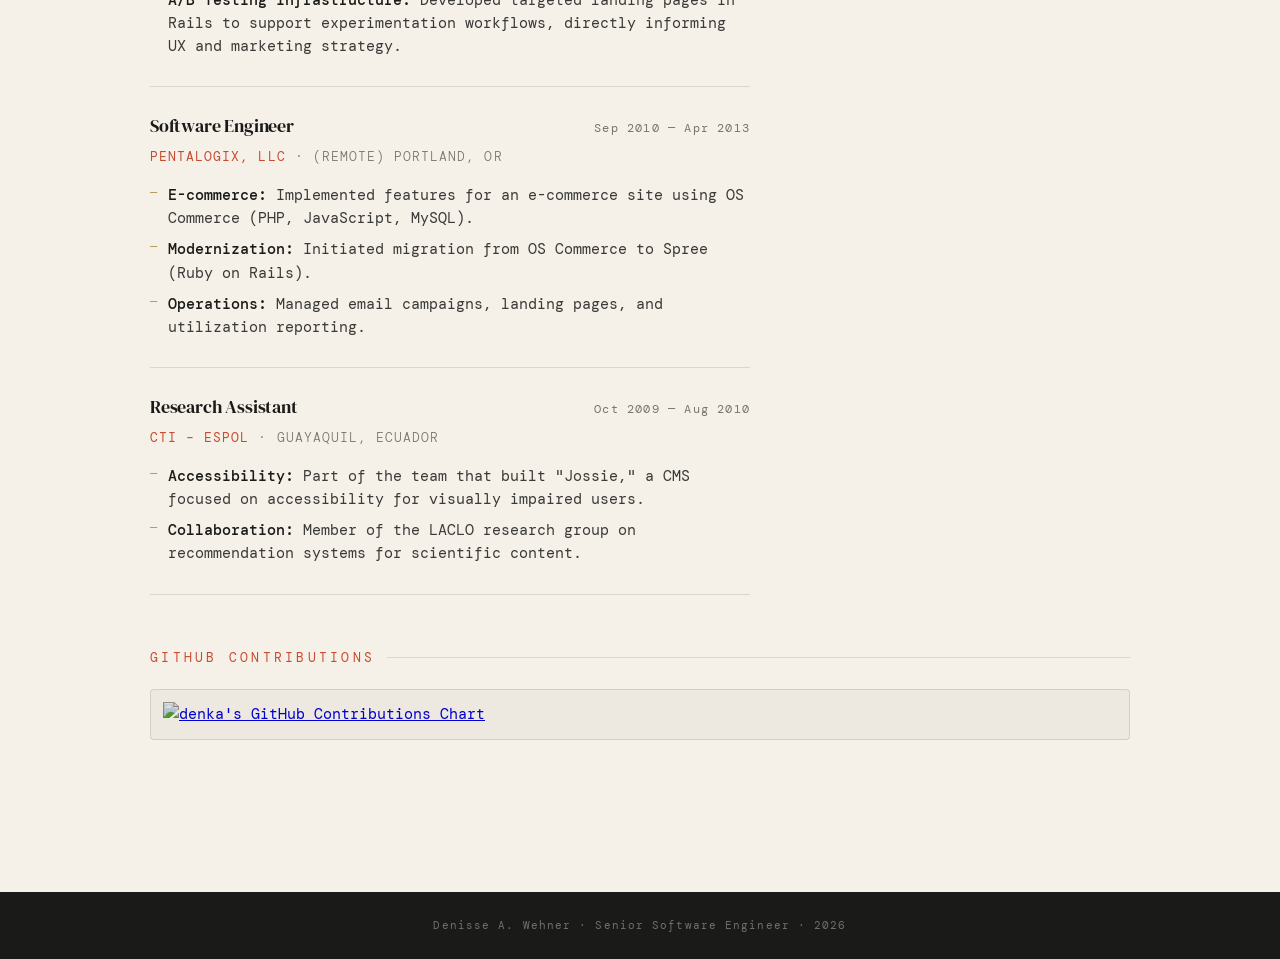
==== commit 1c72f9c8: "more info" ====
--- a/index.html
+++ b/index.html
@@ -67,8 +67,8 @@
             </div>
             <ul class="job-bullets">
               <li><span class="bullet-lead">Architecture & System Design:</span> Translated stakeholder ideas into
-                scoped projects, defined actionable tasks, and designed the technical architecture to deliver them at
-                scale.</li>
+                scoped projects, defined actionable tasks, designed technical architecture, and led third-party
+                integrations to deliver solutions reliably at scale.</li>
               <li><span class="bullet-lead">Platform Migrations:</span> Led backend migration from Java to Rails and
                 frontend from Backbone.js to React, adopting Redux and RTK Query for state management and data fetching.
               </li>
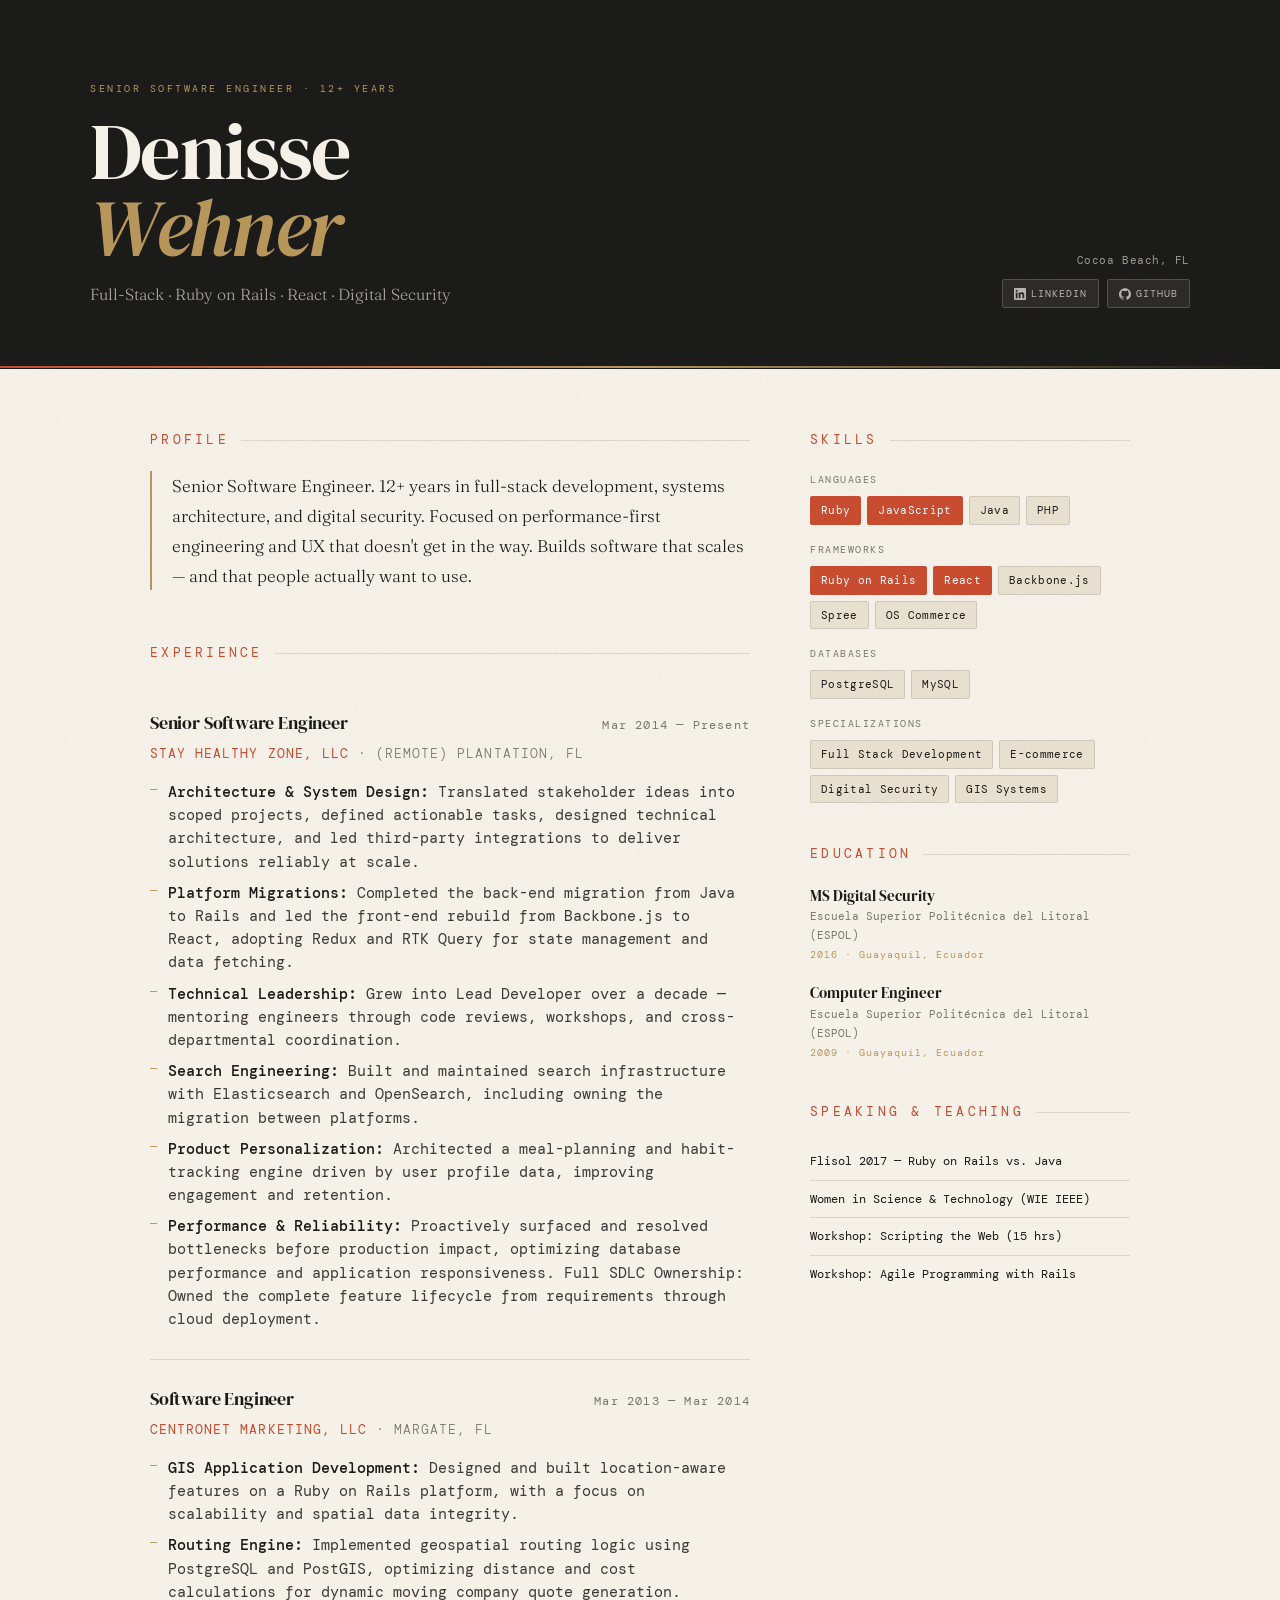
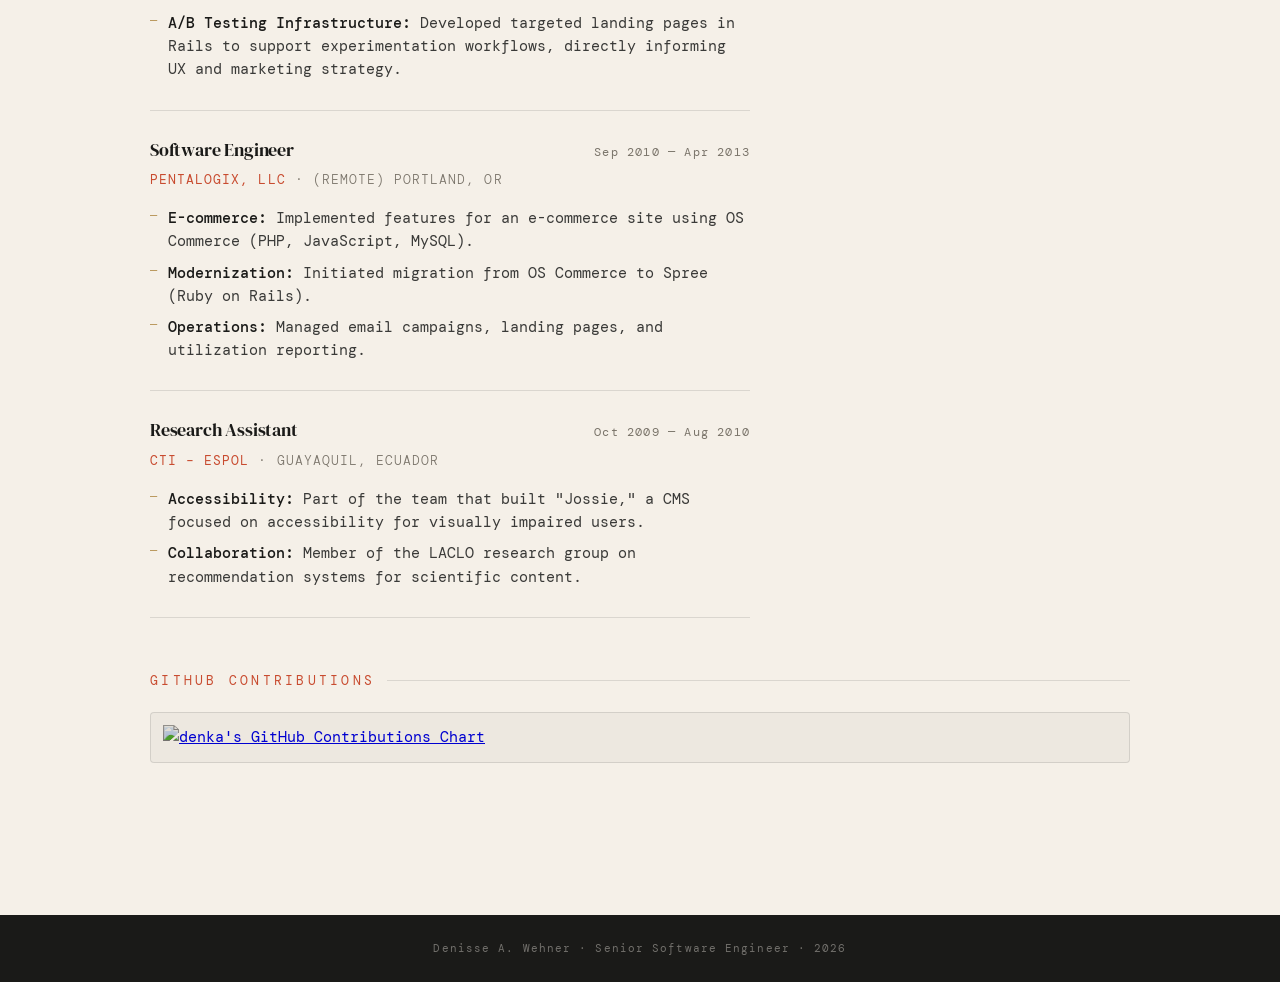
==== commit 72838c3e: "clarify" ====
--- a/index.html
+++ b/index.html
@@ -69,8 +69,9 @@
               <li><span class="bullet-lead">Architecture & System Design:</span> Translated stakeholder ideas into
                 scoped projects, defined actionable tasks, designed technical architecture, and led third-party
                 integrations to deliver solutions reliably at scale.</li>
-              <li><span class="bullet-lead">Platform Migrations:</span> Led backend migration from Java to Rails and
-                frontend from Backbone.js to React, adopting Redux and RTK Query for state management and data fetching.
+              <li><span class="bullet-lead">Platform Migrations:</span> Completed the back-end migration from Java to
+                Rails and led the front-end rebuild from Backbone.js to React, adopting Redux and RTK Query for state
+                management and data fetching.
               </li>
               <li><span class="bullet-lead">Technical Leadership:</span> Grew into Lead Developer over a decade —
                 mentoring engineers through code reviews, workshops, and cross-departmental coordination.</li>
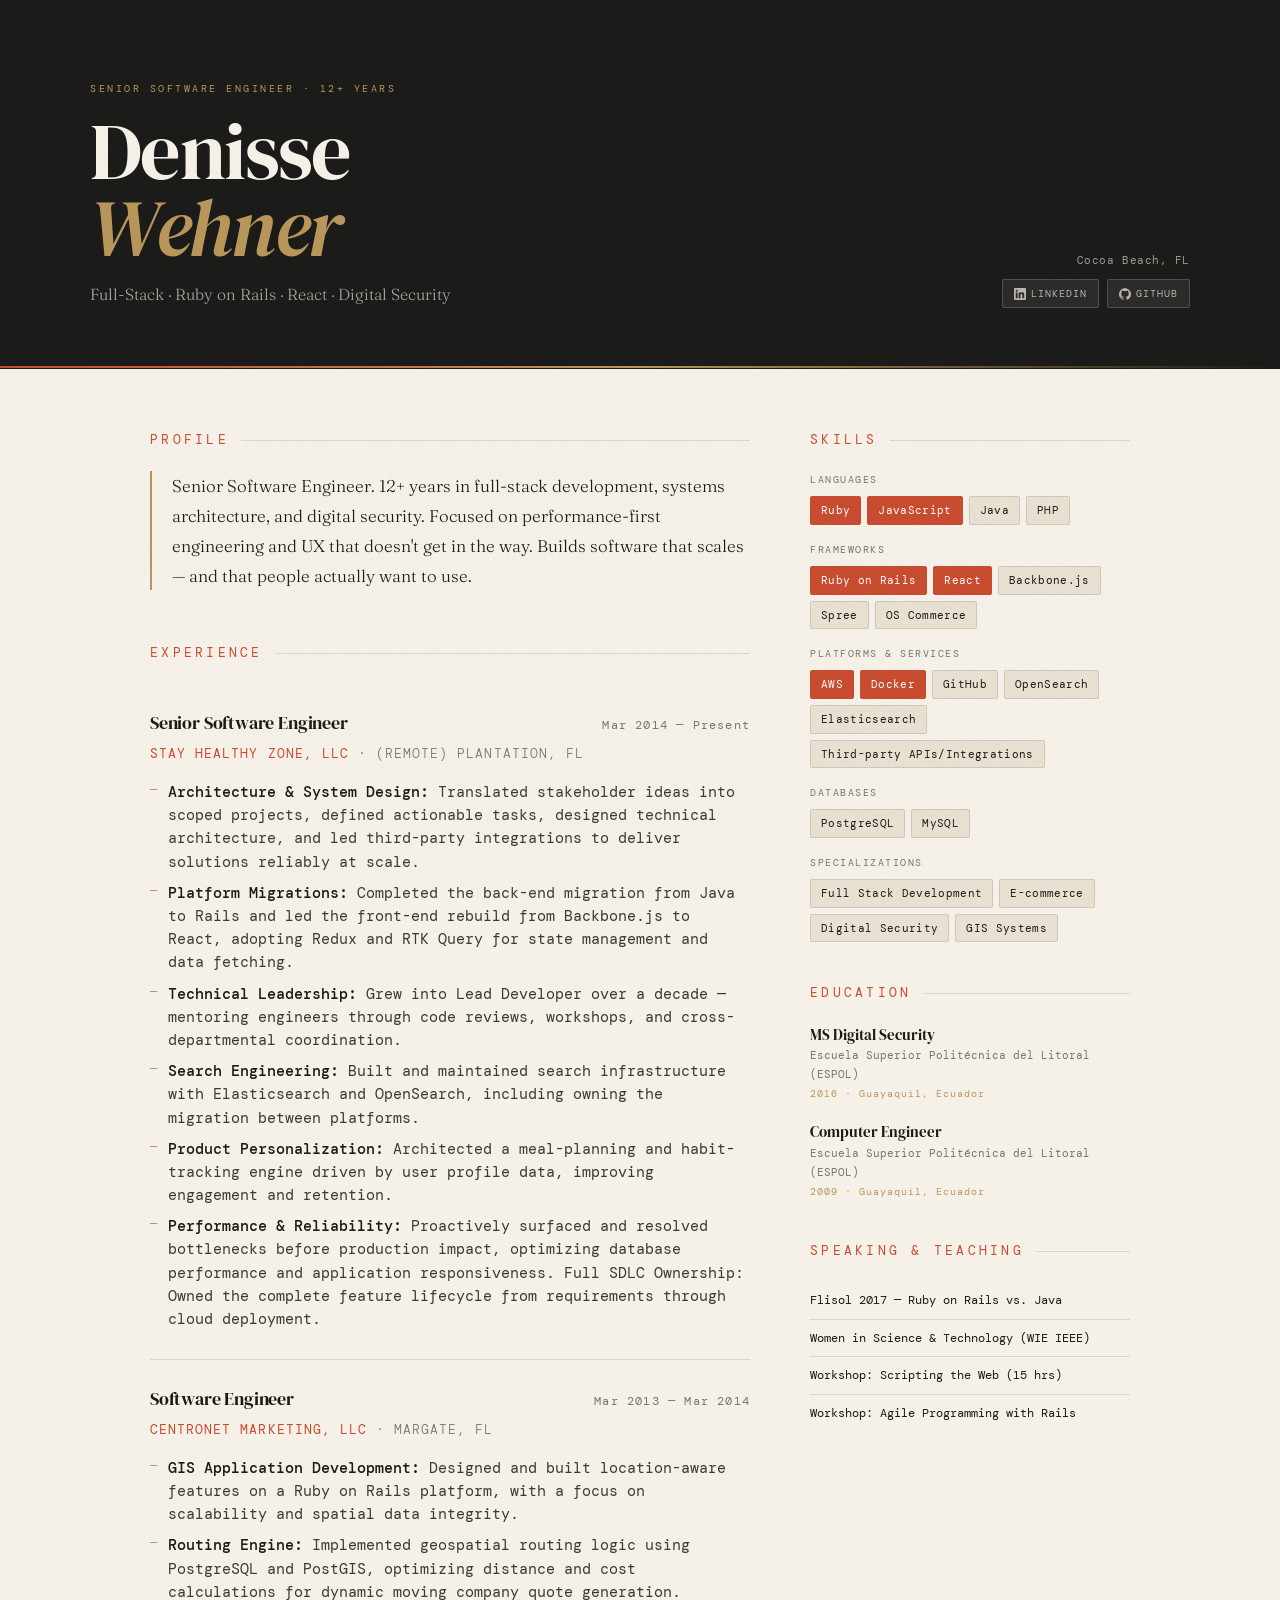
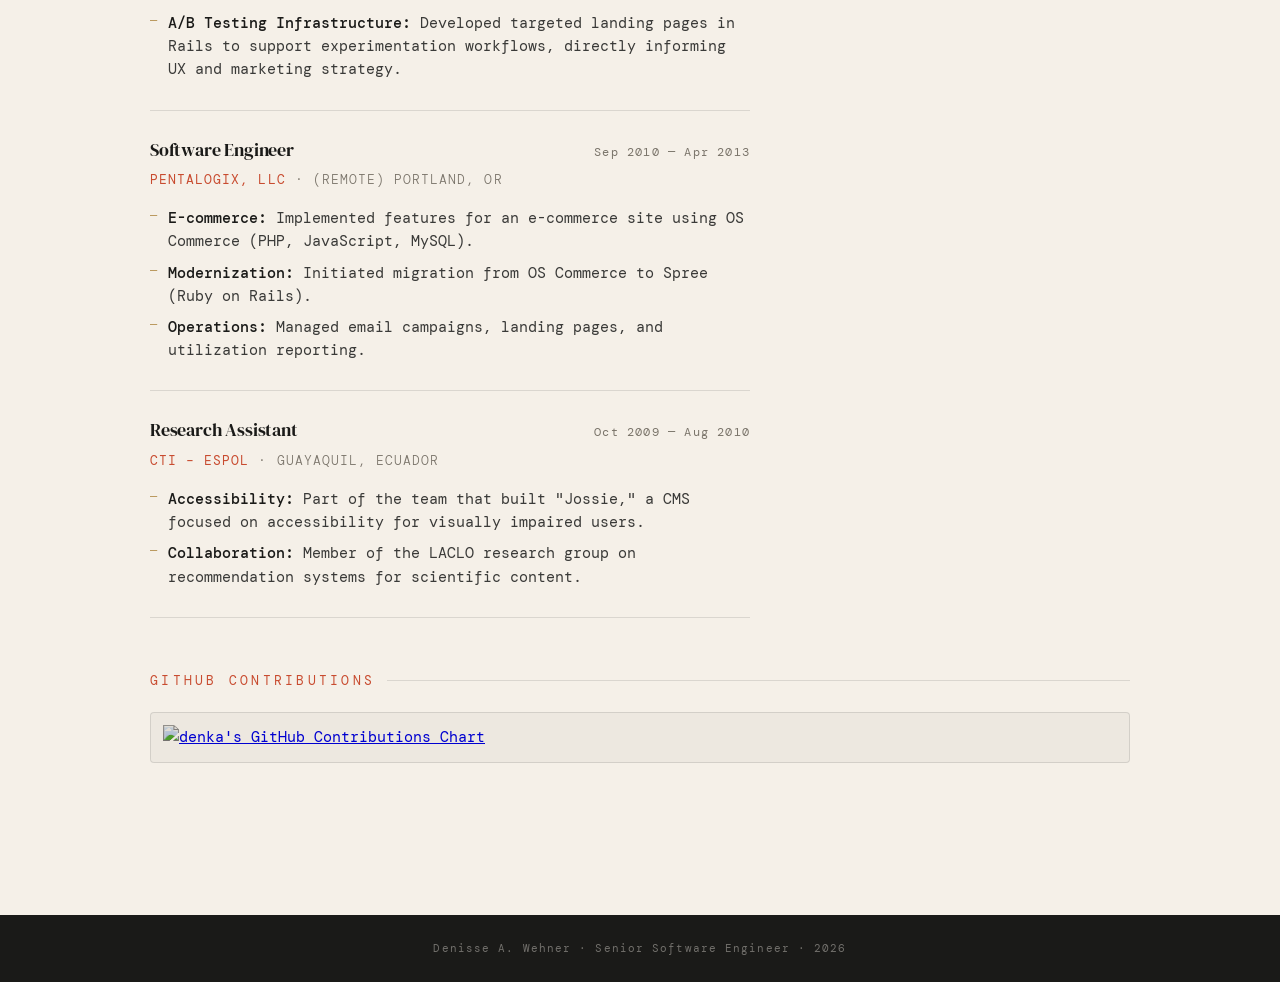
==== commit 407f1946: "add section" ====
--- a/index.html
+++ b/index.html
@@ -162,6 +162,18 @@
           </div>
 
           <div class="skill-group">
+            <div class="skill-group-name">Platforms & Services</div>
+            <div class="skill-tags">
+              <span class="tag highlight">AWS</span>
+              <span class="tag highlight">Docker</span>
+              <span class="tag">GitHub</span>
+              <span class="tag">OpenSearch</span>
+              <span class="tag">Elasticsearch</span>
+              <span class="tag">Third-party APIs/Integrations</span>
+            </div>
+          </div>
+
+          <div class="skill-group">
             <div class="skill-group-name">Databases</div>
             <div class="skill-tags">
               <span class="tag">PostgreSQL</span>
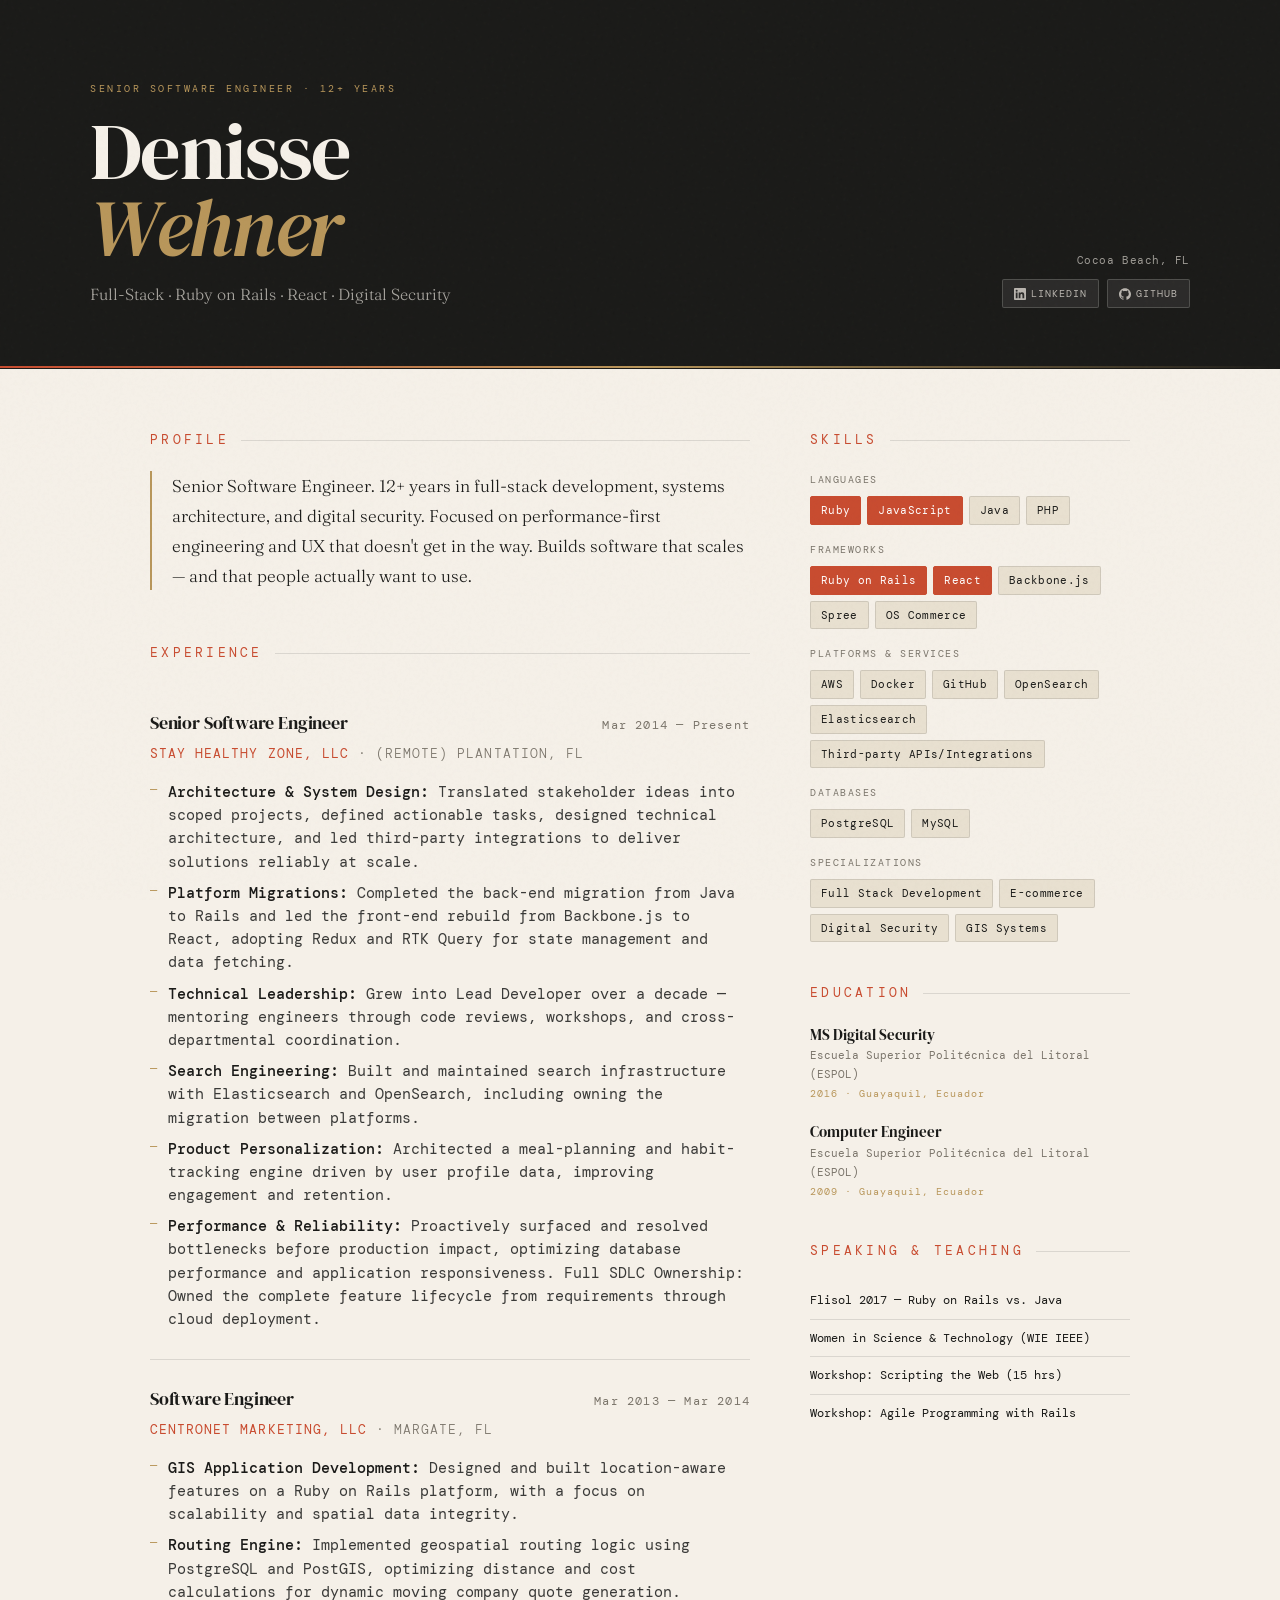
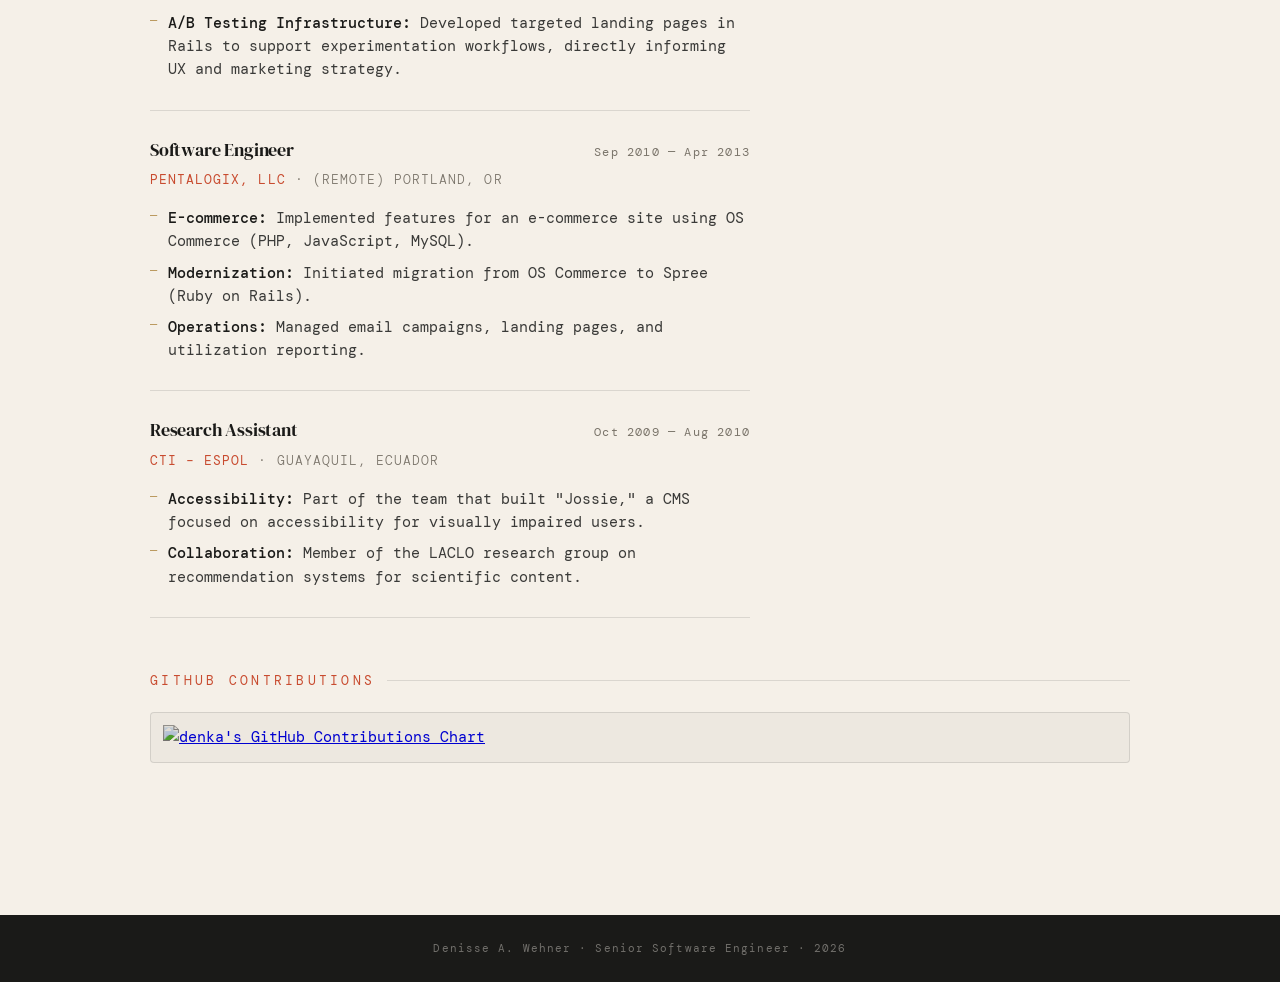
==== commit 22b3265d: "better" ====
--- a/index.html
+++ b/index.html
@@ -164,8 +164,8 @@
           <div class="skill-group">
             <div class="skill-group-name">Platforms & Services</div>
             <div class="skill-tags">
-              <span class="tag highlight">AWS</span>
-              <span class="tag highlight">Docker</span>
+              <span class="tag">AWS</span>
+              <span class="tag">Docker</span>
               <span class="tag">GitHub</span>
               <span class="tag">OpenSearch</span>
               <span class="tag">Elasticsearch</span>
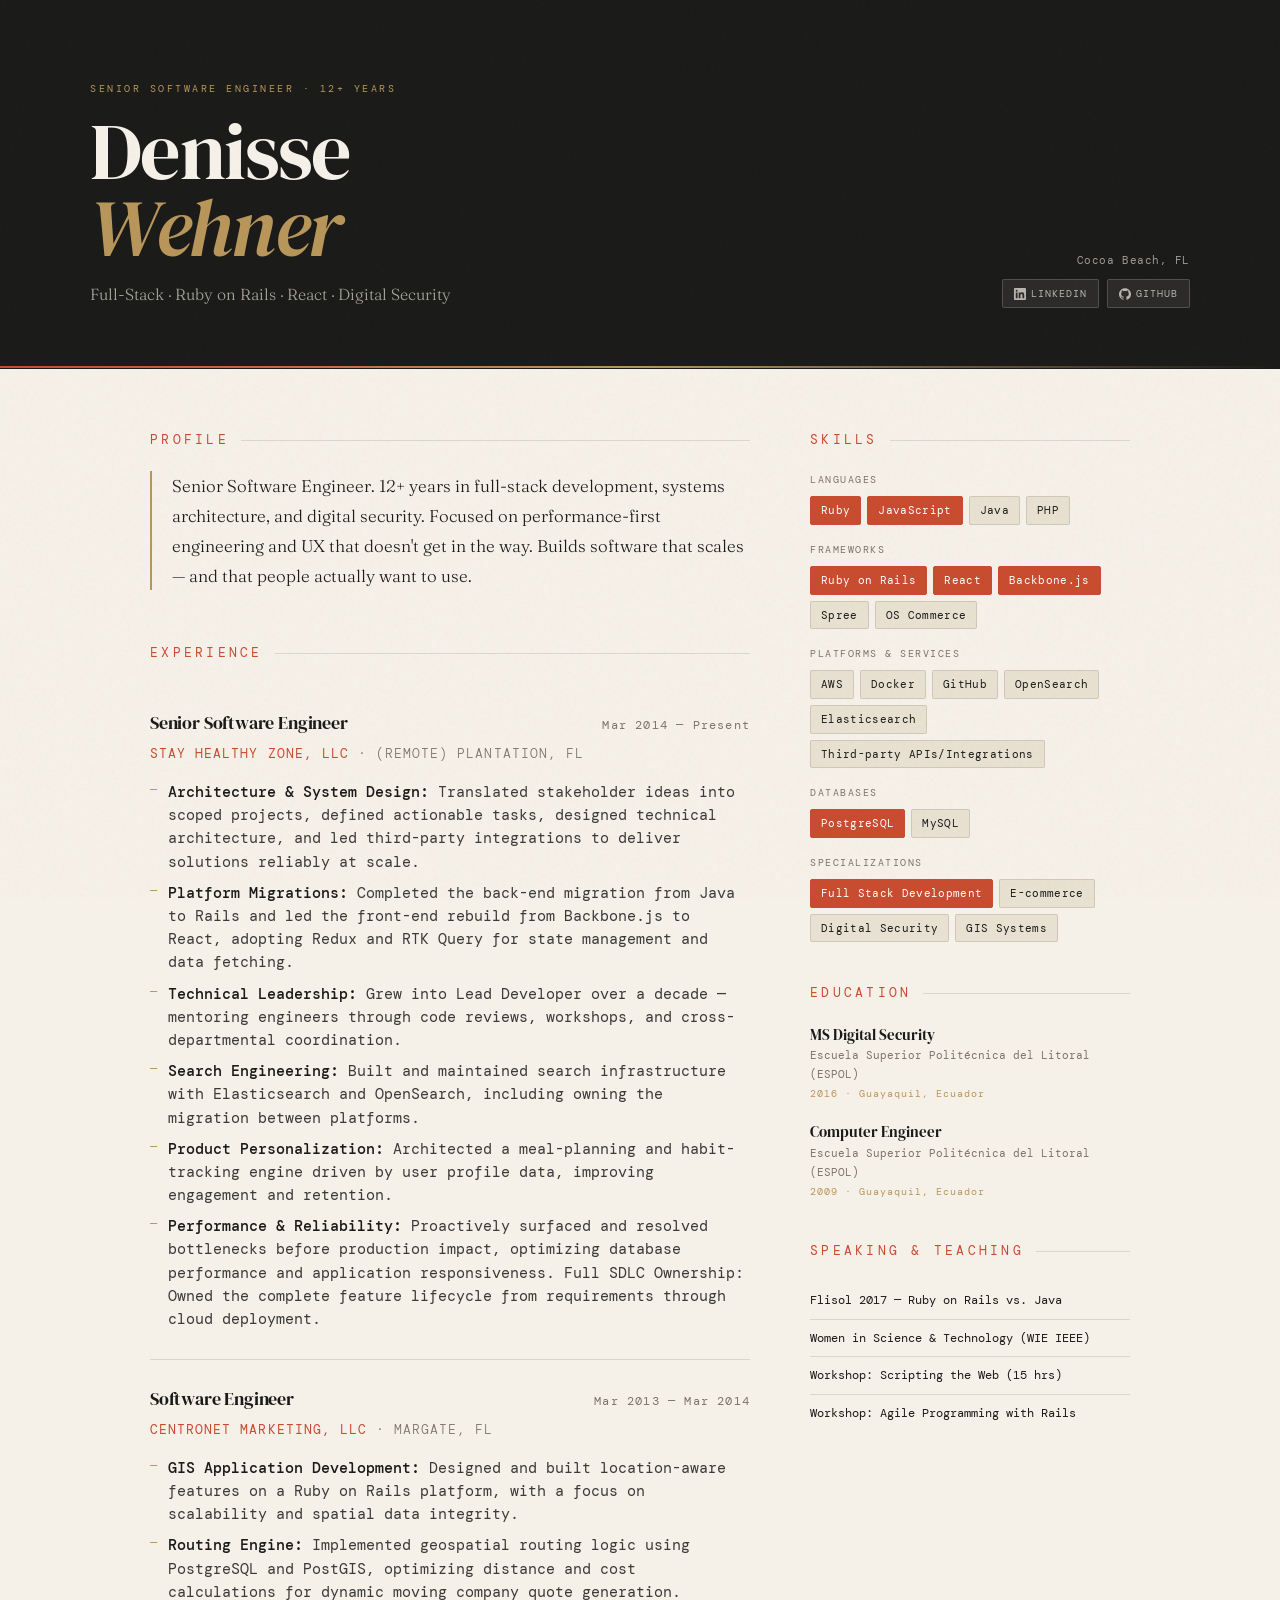
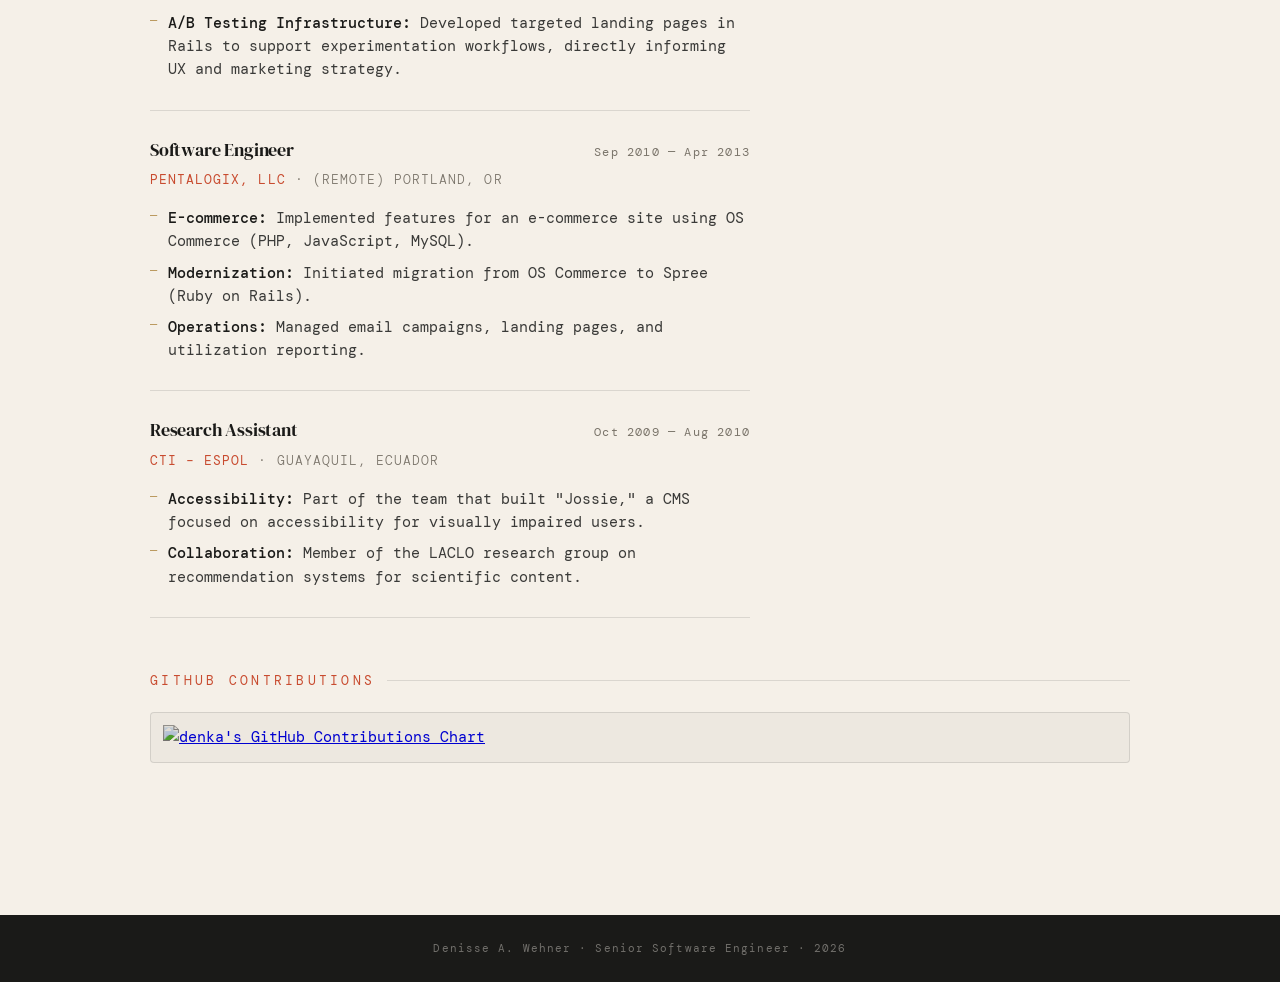
==== commit 975238c5: "more cleanup" ====
--- a/index.html
+++ b/index.html
@@ -155,7 +155,7 @@
             <div class="skill-tags">
               <span class="tag highlight">Ruby on Rails</span>
               <span class="tag highlight">React</span>
-              <span class="tag">Backbone.js</span>
+              <span class="tag highlight">Backbone.js</span>
               <span class="tag">Spree</span>
               <span class="tag">OS Commerce</span>
             </div>
@@ -176,7 +176,7 @@
           <div class="skill-group">
             <div class="skill-group-name">Databases</div>
             <div class="skill-tags">
-              <span class="tag">PostgreSQL</span>
+              <span class="tag highlight">PostgreSQL</span>
               <span class="tag">MySQL</span>
             </div>
           </div>
@@ -184,7 +184,7 @@
           <div class="skill-group">
             <div class="skill-group-name">Specializations</div>
             <div class="skill-tags">
-              <span class="tag">Full Stack Development</span>
+              <span class="tag highlight">Full Stack Development</span>
               <span class="tag">E-commerce</span>
               <span class="tag">Digital Security</span>
               <span class="tag">GIS Systems</span>
